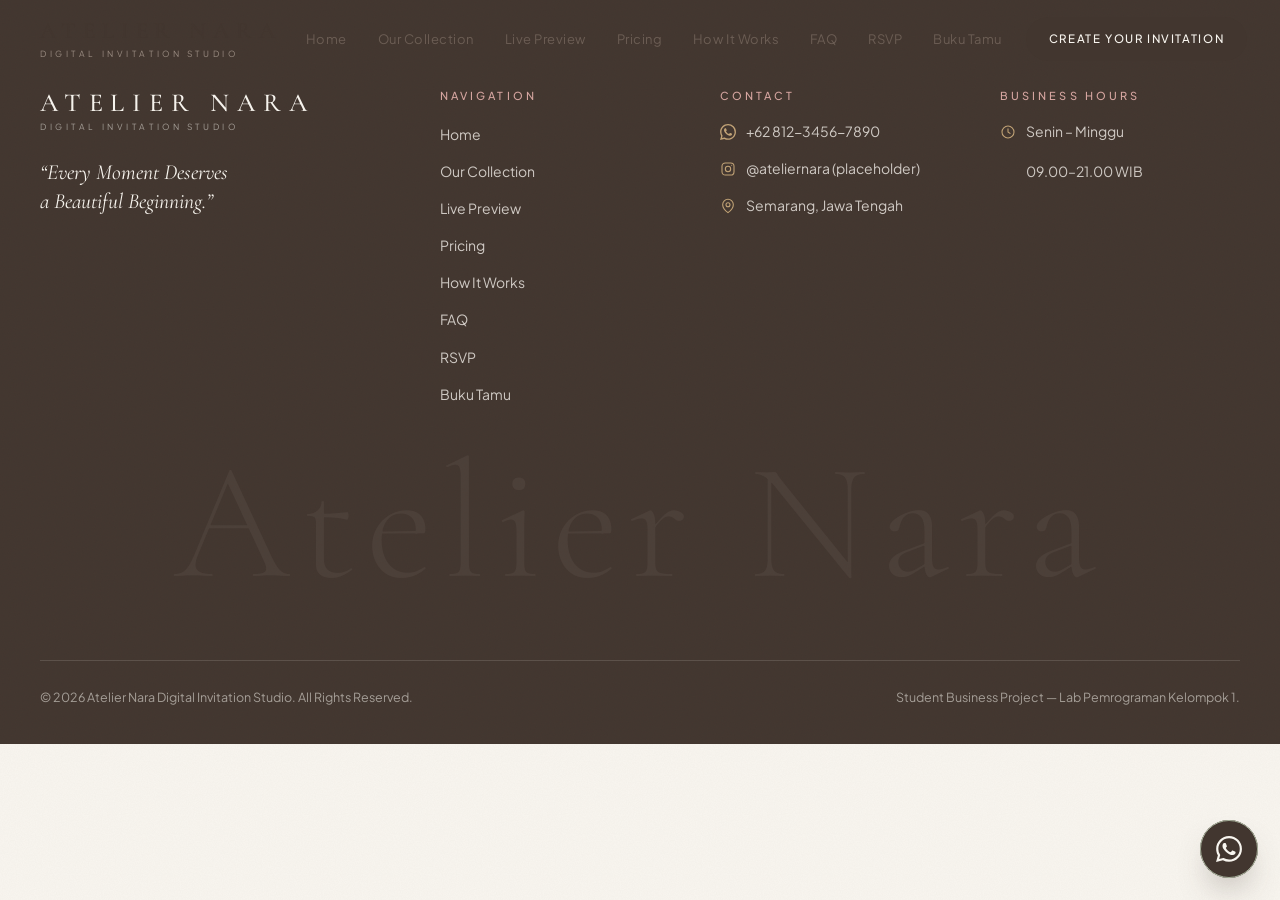
==== undangan/index.html @ e7d1c8c9 "feat: tambah kerangka index.html dengan navbar dan footer" ====
<!DOCTYPE html>
<html lang="id">
<head>
<meta charset="UTF-8">
<meta name="viewport" content="width=device-width, initial-scale=1.0">
<title>Atelier Nara — Digital Invitation Studio</title>
<meta name="description" content="Atelier Nara — Digital Invitation Studio. Undangan digital elegan dan personal untuk pernikahan, pertunangan, ulang tahun, dan acara spesial. Every Moment Deserves a Beautiful Beginning.">
<meta name="theme-color" content="#F8F5EF">
<link rel="icon" href="data:image/svg+xml,%3Csvg xmlns='http://www.w3.org/2000/svg' viewBox='0 0 64 64'%3E%3Ccircle cx='32' cy='32' r='30' fill='%23B97862'/%3E%3Ctext x='32' y='42' text-anchor='middle' font-family='Georgia,serif' font-size='28' fill='%23F8F5EF'%3EN%3C/text%3E%3C/svg%3E">
<link rel="preconnect" href="https://fonts.googleapis.com">
<link rel="preconnect" href="https://fonts.gstatic.com" crossorigin>
<link href="https://fonts.googleapis.com/css2?family=Cormorant+Garamond:ital,wght@0,300;0,400;0,500;0,600;1,300;1,400;1,500&family=Pinyon+Script&family=Plus+Jakarta+Sans:wght@300;400;500;600&display=swap" rel="stylesheet">
<script>document.documentElement.classList.add('js');</script>
<link rel="stylesheet" href="css/variables.css">
<link rel="stylesheet" href="css/style.css">
</head>

<body>
<div class="grain" aria-hidden="true"></div>
<a class="skip-link" href="#main">Skip to content</a>

<!-- Navbar dan menu mobile dibuat oleh js/components.js -->
<div id="site-header"></div>

<main id="main">

</main>

<!-- Footer dan tombol melayang dibuat oleh js/components.js -->
<div id="site-footer"></div>


<script src="js/data.js"></script>
<script src="js/components.js"></script>
</body>
</html>
---- undangan/css/variables.css ----
/* Atelier Nara — variabel desain (warna, font, z-index). Dipakai oleh css/style.css. */
/* =========================================================
   1. DESIGN TOKENS
   ========================================================= */
:root{
  --ivory:#F8F5EF;
  --cream:#EFE8DD;
  --rose:#D7A6A1;
  --sage:#A6B09A;
  --terra:#B97862;
  --gold:#C3A477;
  --espresso:#42362F;

  --ink:#42362F;
  --ink-2:#6B5D54;
  --ink-3:#9A8C82;
  --paper:#FCFAF6;
  --line:rgba(195,164,119,.5);
  --line-soft:rgba(66,54,47,.12);

  --serif:'Cormorant Garamond', 'Times New Roman', Georgia, serif;
  --sans:'Plus Jakarta Sans', system-ui, -apple-system, 'Segoe UI', sans-serif;
  --script:'Pinyon Script', 'Cormorant Garamond', cursive;

  --ease:cubic-bezier(.22,.61,.36,1);
  --ease-out:cubic-bezier(.16,1,.3,1);
  --nav-h:78px;
  --gutter:24px;

  --z-grain:1;
  --z-float:90;
  --z-mobile-menu:95;
  --z-nav:100;
  --z-modal:200;
  --z-invite:300;
  --z-lightbox:400;
  --z-toast:500;
}
---- undangan/css/style.css ----
/* Atelier Nara — gaya halaman undangan. Variabel desain ada di css/variables.css. */
/* =========================================================
   2. BASE
   ========================================================= */
*,*::before,*::after{box-sizing:border-box}
html{scroll-behavior:smooth;scroll-padding-top:80px;-webkit-text-size-adjust:100%}
body{
  margin:0;background:var(--ivory);color:var(--ink);
  font-family:var(--sans);font-size:16px;line-height:1.7;font-weight:400;
  overflow-x:hidden;-webkit-font-smoothing:antialiased;text-rendering:optimizeLegibility;
}
body.is-locked{overflow:hidden}
img{max-width:100%;display:block}
button{font:inherit;color:inherit;cursor:pointer;background:none;border:0;padding:0}
a{color:inherit}
input,select,textarea{font:inherit;color:inherit}
::selection{background:rgba(215,166,161,.38);color:var(--espresso)}
:focus-visible{outline:2px solid var(--terra);outline-offset:3px}
.sr-only{position:absolute!important;width:1px;height:1px;padding:0;margin:-1px;overflow:hidden;clip:rect(0,0,0,0);white-space:nowrap;border:0}
.skip-link{position:fixed;left:16px;top:-60px;z-index:999;background:var(--espresso);color:var(--ivory);padding:10px 16px;border-radius:999px;text-decoration:none;font-size:14px;transition:top .3s}
.skip-link:focus{top:12px}

/* paper grain overlay */
.grain{
  position:fixed;inset:0;pointer-events:none;z-index:var(--z-grain);opacity:.55;
  background-image:url("data:image/svg+xml,%3Csvg xmlns='http://www.w3.org/2000/svg' width='220' height='220'%3E%3Cfilter id='n'%3E%3CfeTurbulence type='fractalNoise' baseFrequency='.85' numOctaves='3' stitchTiles='stitch'/%3E%3CfeColorMatrix values='0 0 0 0 .26 0 0 0 0 .21 0 0 0 0 .18 0 0 0 .07 0'/%3E%3C/filter%3E%3Crect width='100%25' height='100%25' filter='url(%23n)'/%3E%3C/svg%3E");
}

.container{width:min(1200px, 100% - var(--gutter)*2);margin-inline:auto}
.section{position:relative;isolation:isolate;padding:clamp(88px, 11vw, 150px) 0;overflow-x:clip}

/* typography */
h1,h2,h3,h4{font-family:var(--serif);font-weight:400;line-height:1.05;margin:0;letter-spacing:-.01em}
p{margin:0}
.eyebrow{
  display:inline-flex;align-items:center;gap:14px;
  font-size:11px;font-weight:500;letter-spacing:.32em;text-transform:uppercase;color:var(--terra);
}
.eyebrow::before{content:"";width:34px;height:1px;background:var(--gold)}
.eyebrow--center::after{content:"";width:34px;height:1px;background:var(--gold)}
.h-display{font-size:clamp(3.1rem, 7.2vw, 6.6rem);font-weight:300;line-height:.98}
.h-section{font-size:clamp(2.4rem, 4.8vw, 4.1rem);font-weight:300}
.h-section em,.h-display em{font-style:italic;color:var(--terra);font-weight:300}
.lead{font-size:clamp(1rem, 1.25vw, 1.125rem);color:var(--ink-2);max-width:54ch;line-height:1.8}
.serif-note{font-family:var(--serif);font-style:italic;font-size:1.3rem;color:var(--ink-2);line-height:1.4}
.muted{color:var(--ink-3)}
.section-head{display:grid;grid-template-columns:1.1fr .9fr;gap:40px 80px;align-items:end;margin-bottom:clamp(44px, 6vw, 72px)}
.section-head .h-section{margin-top:22px}
.section-head--center{grid-template-columns:1fr;text-align:center;justify-items:center}
.section-head--center .lead{margin-inline:auto}

/* buttons */
.btn{
  position:relative;display:inline-flex;align-items:center;justify-content:center;gap:10px;
  min-height:52px;padding:0 30px;border-radius:999px;border:1px solid transparent;
  font-size:12.5px;font-weight:500;letter-spacing:.14em;text-transform:uppercase;text-decoration:none;white-space:nowrap;
  transition:background-color .4s var(--ease), color .4s var(--ease), border-color .4s var(--ease), transform .4s var(--ease), box-shadow .4s var(--ease);
}
.btn svg{width:16px;height:16px;flex:none;transition:transform .4s var(--ease)}
.btn:hover svg{transform:translateX(3px)}
.btn--solid{background:var(--espresso);color:var(--ivory)}
.btn--solid:hover{background:var(--terra);box-shadow:0 14px 30px -14px rgba(185,120,98,.75);transform:translateY(-2px)}
.btn--ghost{border-color:rgba(66,54,47,.32);color:var(--ink);background:rgba(252,250,246,.35)}
.btn--ghost:hover{border-color:var(--espresso);background:var(--paper);transform:translateY(-2px)}
.btn--light{background:var(--ivory);color:var(--espresso)}
.btn--light:hover{background:#fff;transform:translateY(-2px)}
.btn--outline-light{border-color:rgba(248,245,239,.45);color:var(--ivory)}
.btn--outline-light:hover{border-color:var(--ivory);background:rgba(248,245,239,.08)}
.btn--sm{min-height:44px;padding:0 22px;font-size:11.5px}
.btn--block{width:100%}
.text-link{
  display:inline-flex;align-items:center;gap:8px;font-size:13px;letter-spacing:.08em;text-transform:uppercase;font-weight:500;
  text-decoration:none;color:var(--ink);padding:6px 0;background:linear-gradient(var(--gold),var(--gold)) 0 100%/100% 1px no-repeat;
  transition:background-size .5s var(--ease), color .3s;
}
.text-link:hover{background-size:0 1px;background-position:100% 100%;color:var(--terra)}
.text-link svg{width:15px;height:15px}

/* decoration: watercolor stains & ornaments */
.stain{position:absolute;pointer-events:none;z-index:-1;aspect-ratio:1/1}
.stain svg{width:100%;height:100%;overflow:visible;display:block}
.stain--drift{animation:drift 22s ease-in-out infinite alternate;will-change:transform}
.ornament{position:absolute;pointer-events:none;z-index:-1;color:var(--gold);opacity:.75}
.ornament svg{width:100%;height:auto;display:block}
.divider-orn{display:flex;align-items:center;justify-content:center;gap:14px;color:var(--gold)}
.divider-orn::before,.divider-orn::after{content:"";height:1px;width:56px;background:currentColor;opacity:.7}
.divider-orn svg{width:14px;height:14px}

@keyframes drift{0%{transform:translate3d(0,0,0) rotate(0)}100%{transform:translate3d(18px,-14px,0) rotate(6deg)}}
@keyframes floaty{0%{transform:translate3d(0,0,0) rotate(var(--r,0deg))}100%{transform:translate3d(0,-12px,0) rotate(var(--r,0deg))}}
@keyframes fadeUp{from{opacity:0;transform:translateY(24px)}to{opacity:1;transform:none}}
@keyframes pulseRing{0%{transform:scale(1);opacity:.55}100%{transform:scale(1.6);opacity:0}}

/* reveal on scroll */
.js .reveal{opacity:0;transform:translateY(30px);transition:opacity 1.1s var(--ease-out), transform 1.1s var(--ease-out);transition-delay:var(--d,0s)}
.js .reveal.is-visible{opacity:1;transform:none}

/* =========================================================
   3. NAVBAR
   ========================================================= */
.nav{
  position:fixed;top:0;left:0;right:0;z-index:var(--z-nav);height:var(--nav-h);
  transition:background-color .5s var(--ease), box-shadow .5s var(--ease), height .5s var(--ease), backdrop-filter .5s;
}
.nav.is-scrolled{
  height:68px;background:rgba(248,245,239,.86);
  -webkit-backdrop-filter:saturate(140%) blur(14px);backdrop-filter:saturate(140%) blur(14px);
  box-shadow:0 1px 0 var(--line-soft);
}
.nav.menu-open{background:var(--ivory);box-shadow:none}
.nav__inner{height:100%;display:flex;align-items:center;justify-content:space-between;gap:24px}
.logo{display:inline-flex;flex-direction:column;text-decoration:none;line-height:1}
.logo__name{font-family:var(--serif);font-size:23px;font-weight:500;letter-spacing:.3em;white-space:nowrap}
.logo__sub{font-size:8.5px;letter-spacing:.42em;color:var(--ink-3);margin-top:7px;white-space:nowrap}
.nav__links{display:flex;gap:clamp(18px, 2.4vw, 34px);list-style:none;margin:0;padding:0}
.nav__links a{position:relative;display:block;white-space:nowrap;padding:8px 0;font-size:13px;letter-spacing:.04em;color:var(--ink-2);text-decoration:none;transition:color .3s}
.nav__links a::after{content:"";position:absolute;left:0;right:0;bottom:2px;height:1px;background:var(--terra);transform:scaleX(0);transform-origin:right;transition:transform .5s var(--ease)}
.nav__links a:hover,.nav__links a.is-active{color:var(--ink)}
.nav__links a:hover::after,.nav__links a.is-active::after{transform:scaleX(1);transform-origin:left}
.nav__actions{display:flex;align-items:center;gap:14px}
.nav__toggle{display:none;width:46px;height:46px;border-radius:50%;border:1px solid var(--line-soft);position:relative;background:rgba(252,250,246,.6)}
.nav__toggle span{position:absolute;left:14px;right:14px;height:1.4px;background:var(--ink);transition:transform .45s var(--ease), top .45s var(--ease)}
.nav__toggle span:nth-child(1){top:19px}
.nav__toggle span:nth-child(2){top:26px}
.nav__toggle[aria-expanded="true"] span:nth-child(1){top:22.5px;transform:rotate(45deg)}
.nav__toggle[aria-expanded="true"] span:nth-child(2){top:22.5px;transform:rotate(-45deg)}

.mobile-menu{
  position:fixed;inset:0;z-index:var(--z-mobile-menu);background:var(--ivory);
  padding:calc(var(--nav-h) + 24px) var(--gutter) 32px;display:flex;flex-direction:column;
  opacity:0;visibility:hidden;transform:translateY(-12px);
  transition:opacity .5s var(--ease), transform .5s var(--ease), visibility 0s linear .5s;overflow-y:auto;
}
.mobile-menu.is-open{opacity:1;visibility:visible;transform:none;transition:opacity .5s var(--ease), transform .5s var(--ease), visibility 0s}
.mobile-menu ol{list-style:none;margin:0;padding:0;counter-reset:m}
.mobile-menu li{border-bottom:1px solid var(--line-soft)}
.mobile-menu li a{display:flex;align-items:baseline;gap:16px;padding:14px 0;text-decoration:none;font-family:var(--serif);font-size:clamp(1.9rem, 8vw, 2.6rem);font-weight:300}
.mobile-menu li a::before{counter-increment:m;content:"0" counter(m);font-family:var(--sans);font-size:11px;letter-spacing:.2em;color:var(--terra)}
.mobile-menu__foot{margin-top:auto;padding-top:28px;display:grid;gap:14px}
.mobile-menu__foot p{font-size:13px;color:var(--ink-3)}

/* =========================================================
   19. FOOTER
   ========================================================= */
.footer{position:relative;isolation:isolate;overflow:hidden;background:var(--espresso);color:rgba(248,245,239,.78);padding:90px 0 36px}
.footer .stain{z-index:-1;opacity:.35}
.footer__grid{display:grid;grid-template-columns:1.5fr 1fr 1fr 1fr;gap:40px}
.footer .logo__name{color:var(--ivory);font-size:26px}
.footer .logo__sub{color:rgba(248,245,239,.55)}
.footer__tagline{font-family:var(--serif);font-style:italic;font-size:1.35rem;color:var(--ivory);margin-top:26px;max-width:22ch;line-height:1.35}
.footer h4{font-family:var(--sans);font-size:11px;font-weight:500;letter-spacing:.28em;text-transform:uppercase;color:var(--rose);margin-bottom:18px}
.footer ul{list-style:none;margin:0;padding:0;display:grid;gap:10px}
.footer a{text-decoration:none;font-size:14px;transition:color .3s}
.footer a:hover{color:var(--ivory)}
.footer__contact a,.footer__contact span{display:inline-flex;align-items:center;gap:10px;font-size:14px}
.footer__contact svg{width:16px;height:16px;color:var(--gold);flex:none}
.footer__bottom{margin-top:70px;padding-top:26px;border-top:1px solid rgba(248,245,239,.14);display:flex;flex-wrap:wrap;justify-content:space-between;gap:12px;font-size:12.5px;color:rgba(248,245,239,.55)}
.footer__wordmark{font-family:var(--serif);font-weight:300;font-size:clamp(3.4rem, 13vw, 12rem);letter-spacing:.06em;line-height:.8;color:rgba(248,245,239,.05);text-align:center;margin-top:50px;white-space:nowrap;user-select:none}

/* =========================================================
   20. FLOATING BUTTONS & TOAST
   ========================================================= */
.floating{position:fixed;right:22px;bottom:22px;z-index:var(--z-float);display:flex;flex-direction:column;align-items:flex-end;gap:12px}
.to-top{width:46px;height:46px;border-radius:50%;display:grid;place-items:center;background:var(--paper);border:1px solid var(--line);color:var(--ink);box-shadow:0 10px 24px -14px rgba(66,54,47,.5);opacity:0;visibility:hidden;transform:translateY(10px);transition:all .45s var(--ease)}
.to-top.is-visible{opacity:1;visibility:visible;transform:none}
.to-top:hover{background:var(--espresso);color:var(--ivory)}
.to-top svg{width:18px;height:18px}
.wa-float{position:relative;display:flex;align-items:center;height:58px;border-radius:999px;background:var(--espresso);color:var(--ivory);text-decoration:none;box-shadow:0 18px 34px -16px rgba(66,54,47,.7);transition:background .4s var(--ease), transform .4s var(--ease)}
.wa-float::before{content:"";position:absolute;inset:0;border-radius:inherit;border:1px solid var(--sage);animation:pulseRing 2.8s var(--ease) infinite;pointer-events:none}
.wa-float__icon{width:58px;height:58px;display:grid;place-items:center;flex:none}
.wa-float__icon svg{width:26px;height:26px}
.wa-float__label{max-width:0;overflow:hidden;white-space:nowrap;font-size:12px;letter-spacing:.14em;text-transform:uppercase;transition:max-width .5s var(--ease), padding .5s var(--ease)}
.wa-float:hover{background:#5B7A5A;transform:translateY(-2px)}
.wa-float:hover .wa-float__label,.wa-float:focus-visible .wa-float__label{max-width:160px;padding-left:22px}
.wa-float:hover::before{animation:none;opacity:0}

.toast{position:fixed;left:50%;bottom:28px;z-index:var(--z-toast);transform:translate(-50%, 30px);opacity:0;visibility:hidden;max-width:calc(100% - 40px);
  background:var(--espresso);color:var(--ivory);padding:14px 22px;border-radius:999px;font-size:13.5px;display:flex;align-items:center;gap:10px;
  box-shadow:0 20px 40px -18px rgba(0,0,0,.5);transition:all .45s var(--ease)}
.toast.is-shown{opacity:1;visibility:visible;transform:translate(-50%,0)}
.toast svg{width:16px;height:16px;color:var(--rose);flex:none}
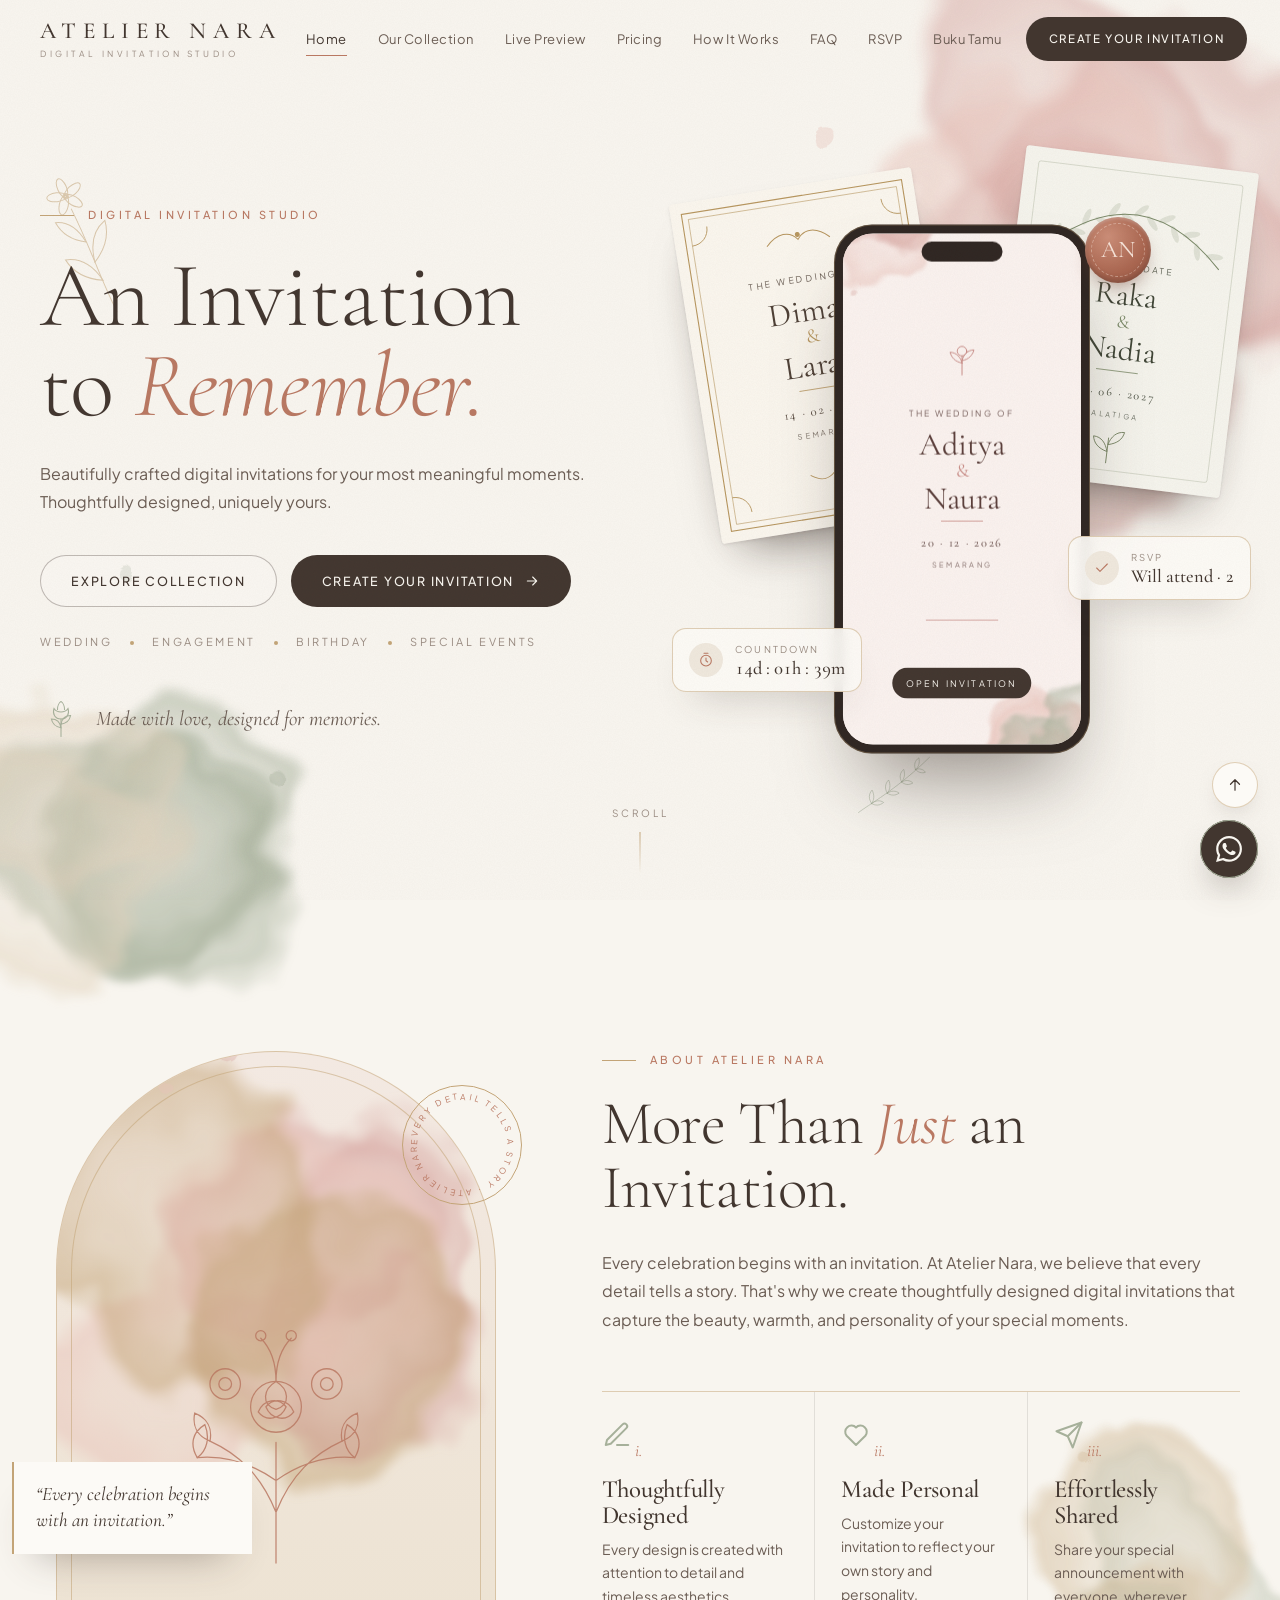
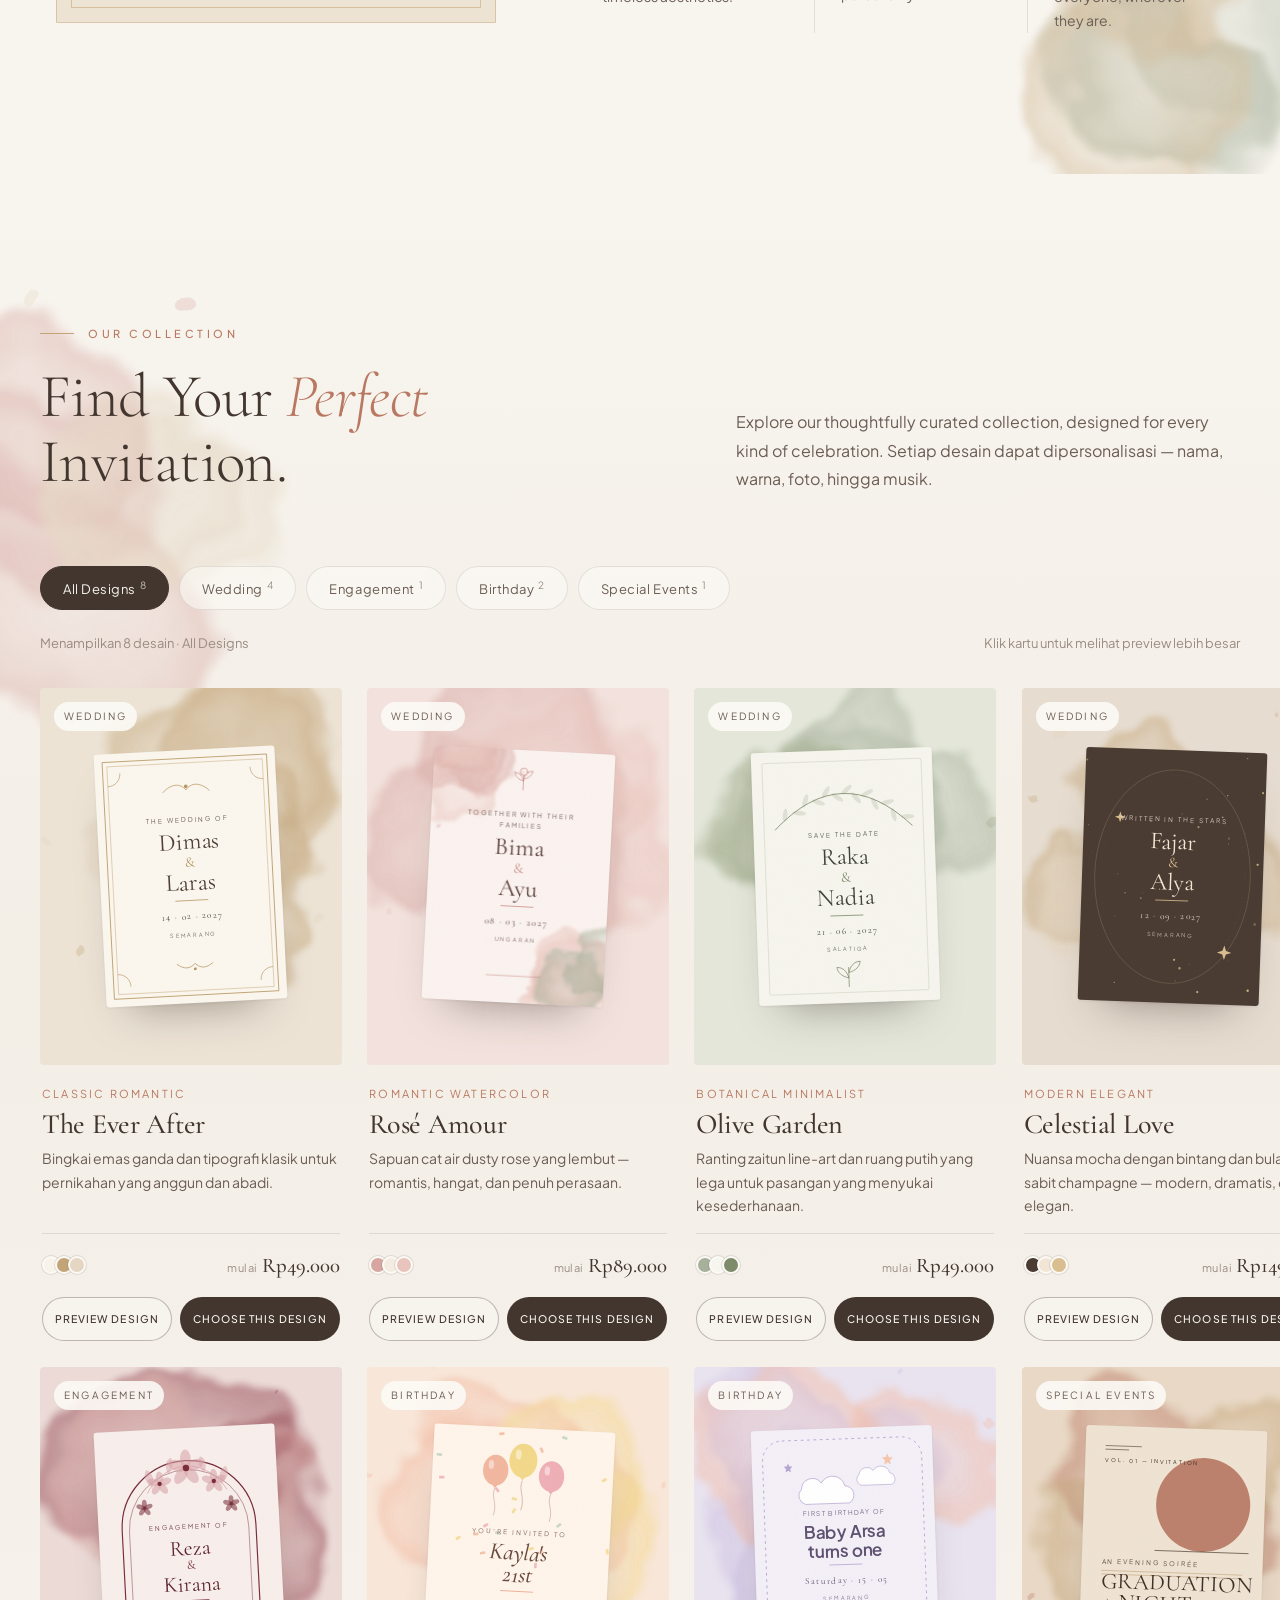
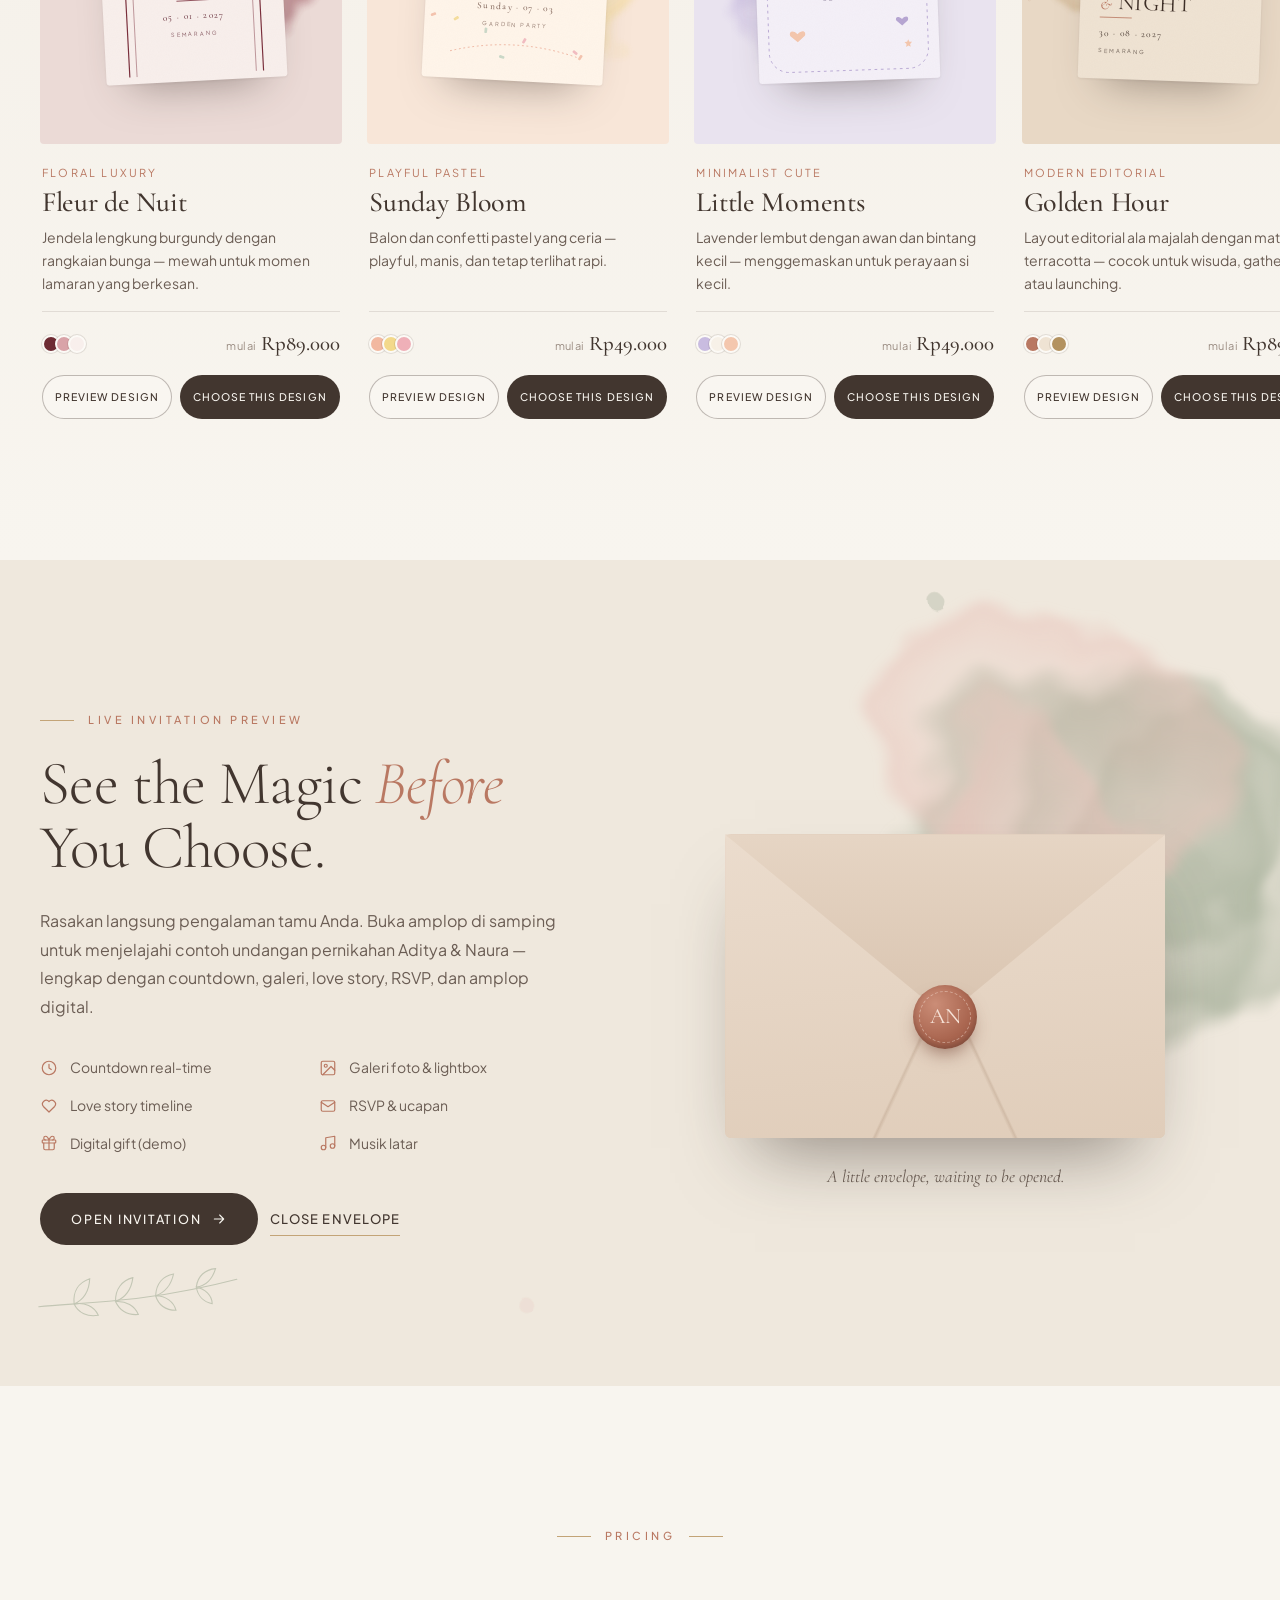
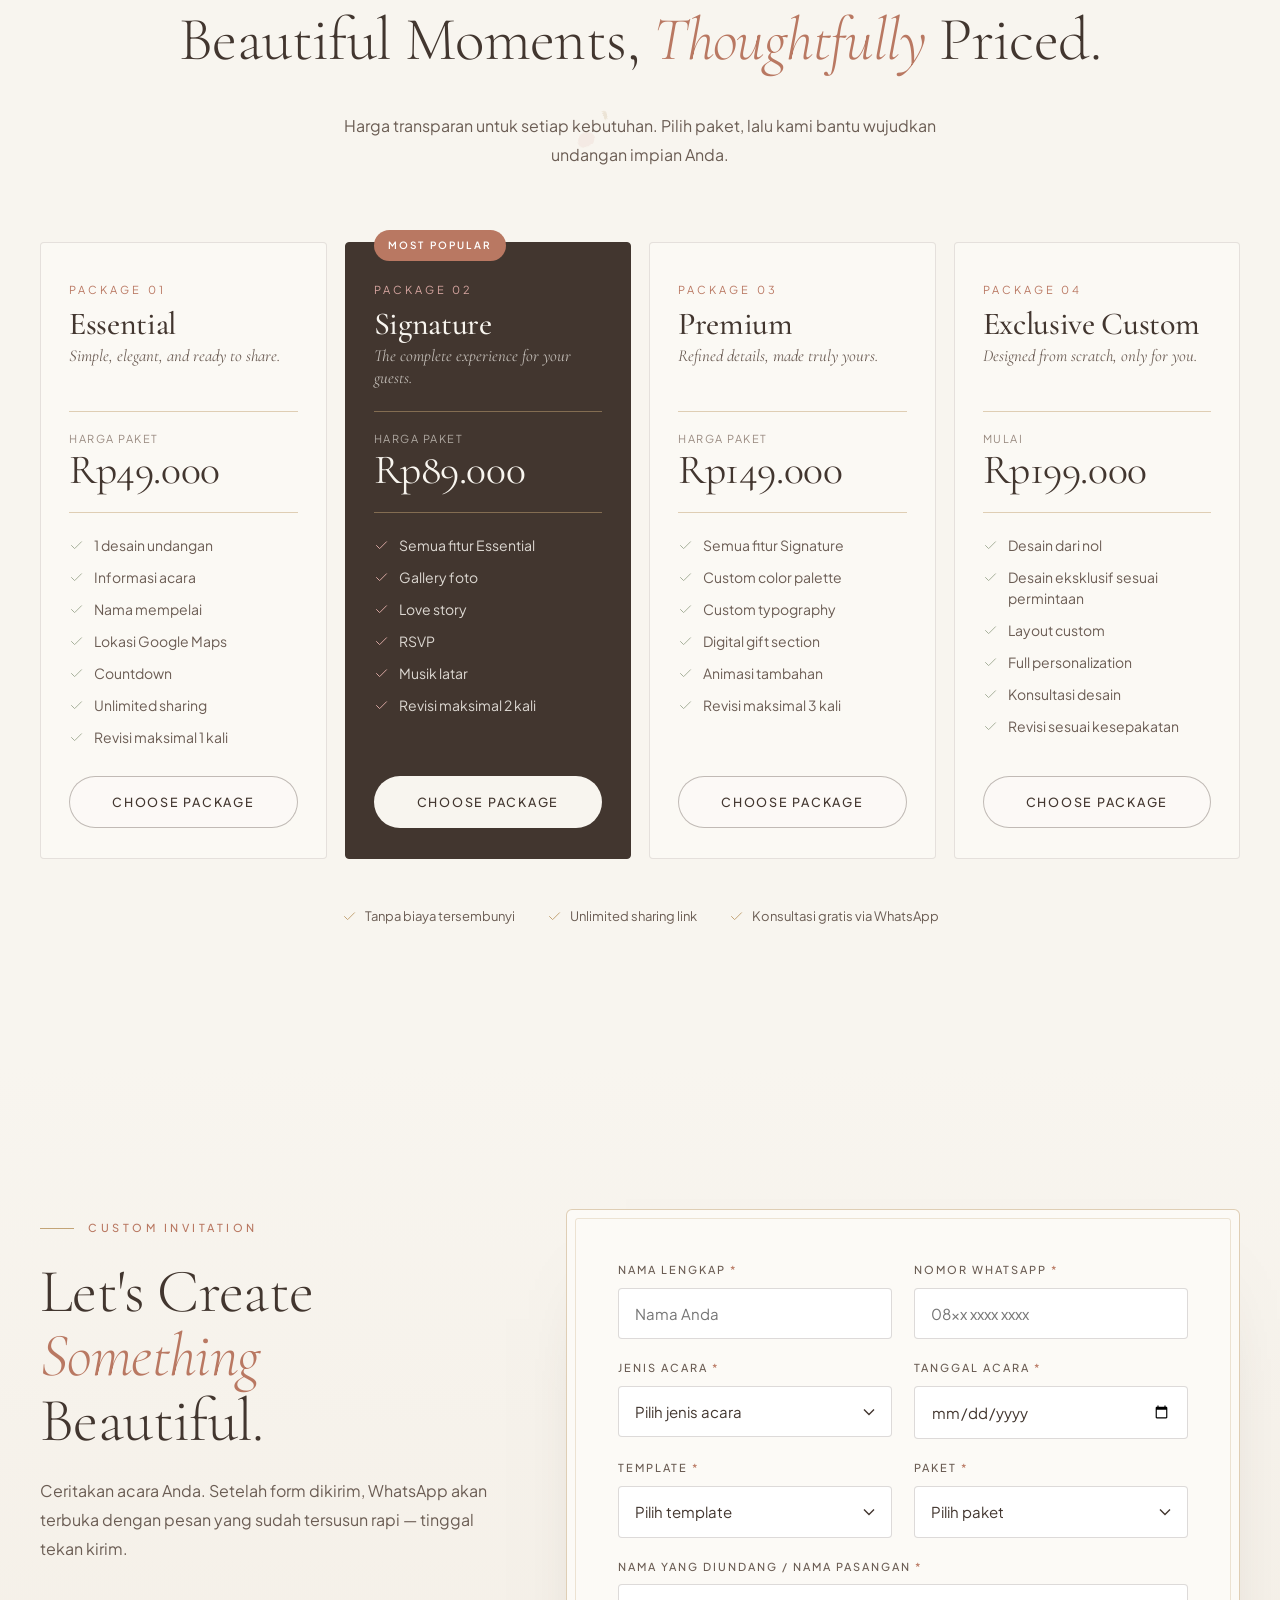
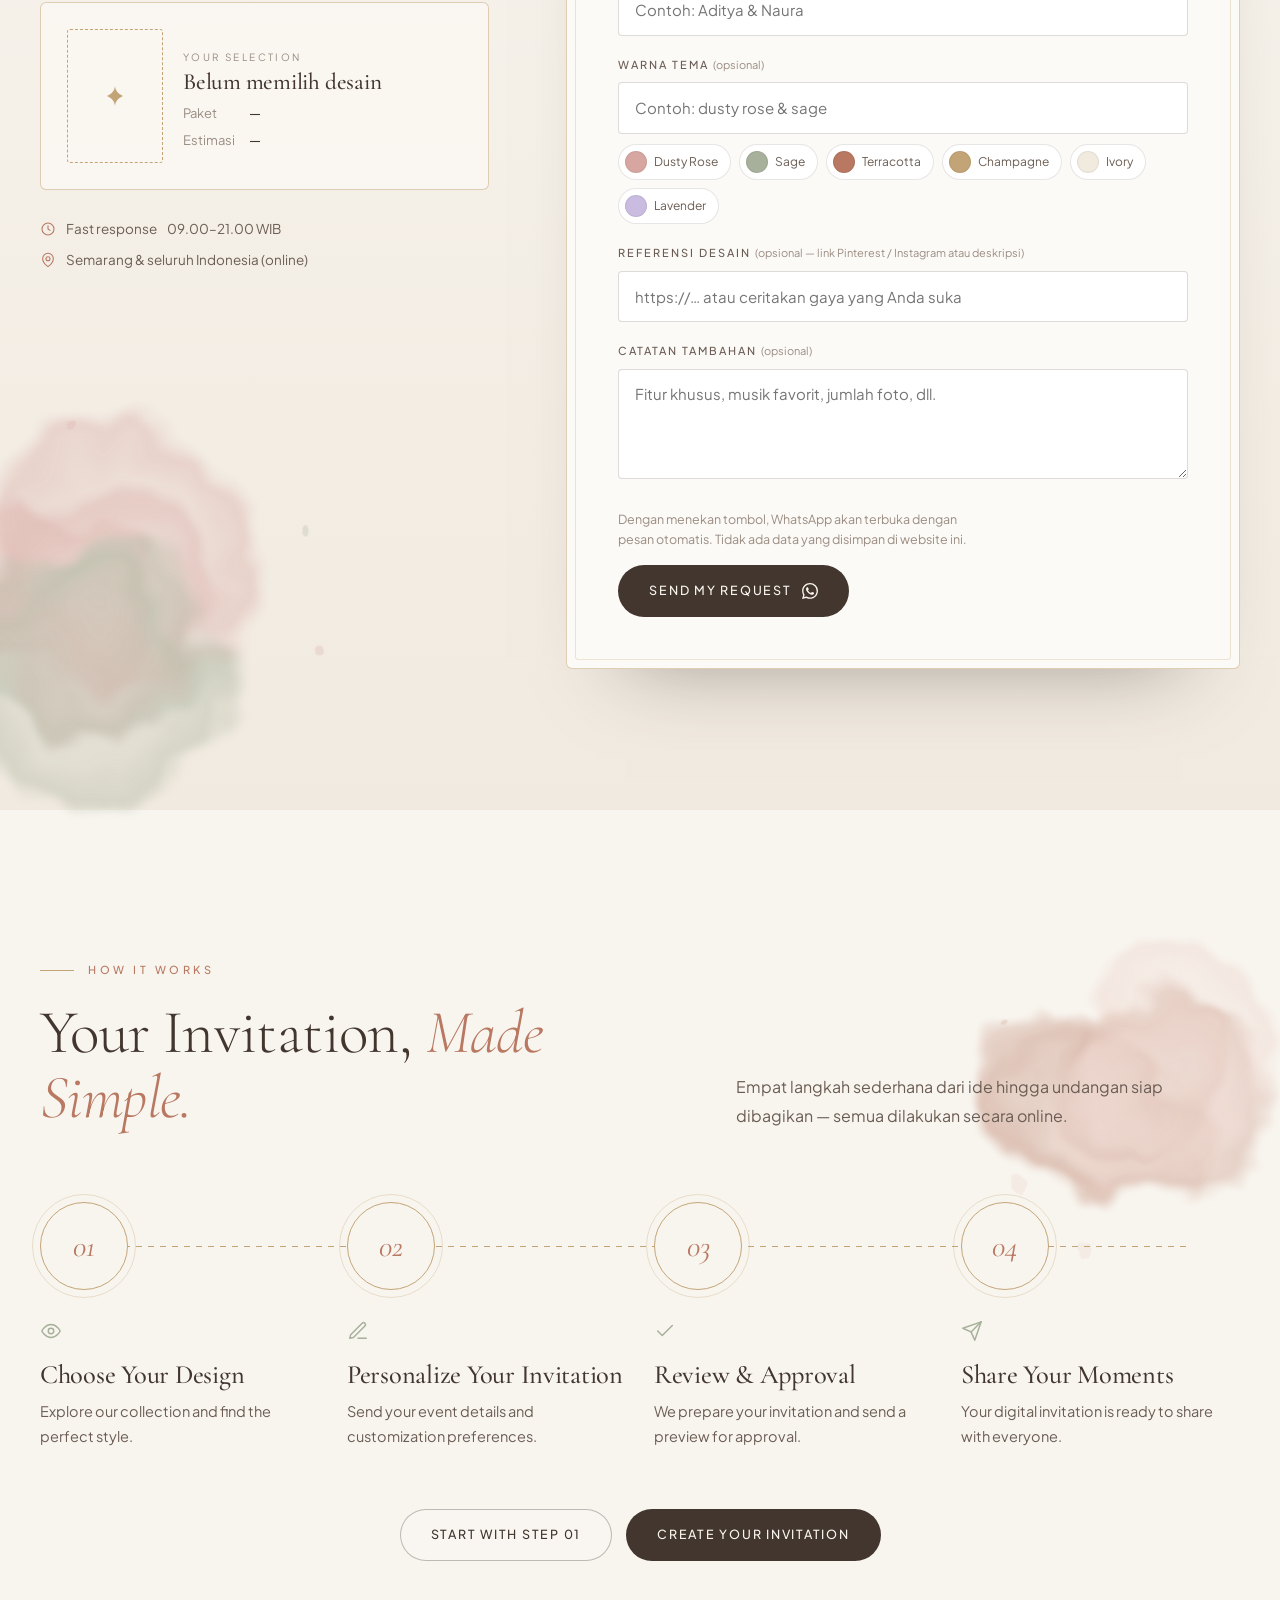
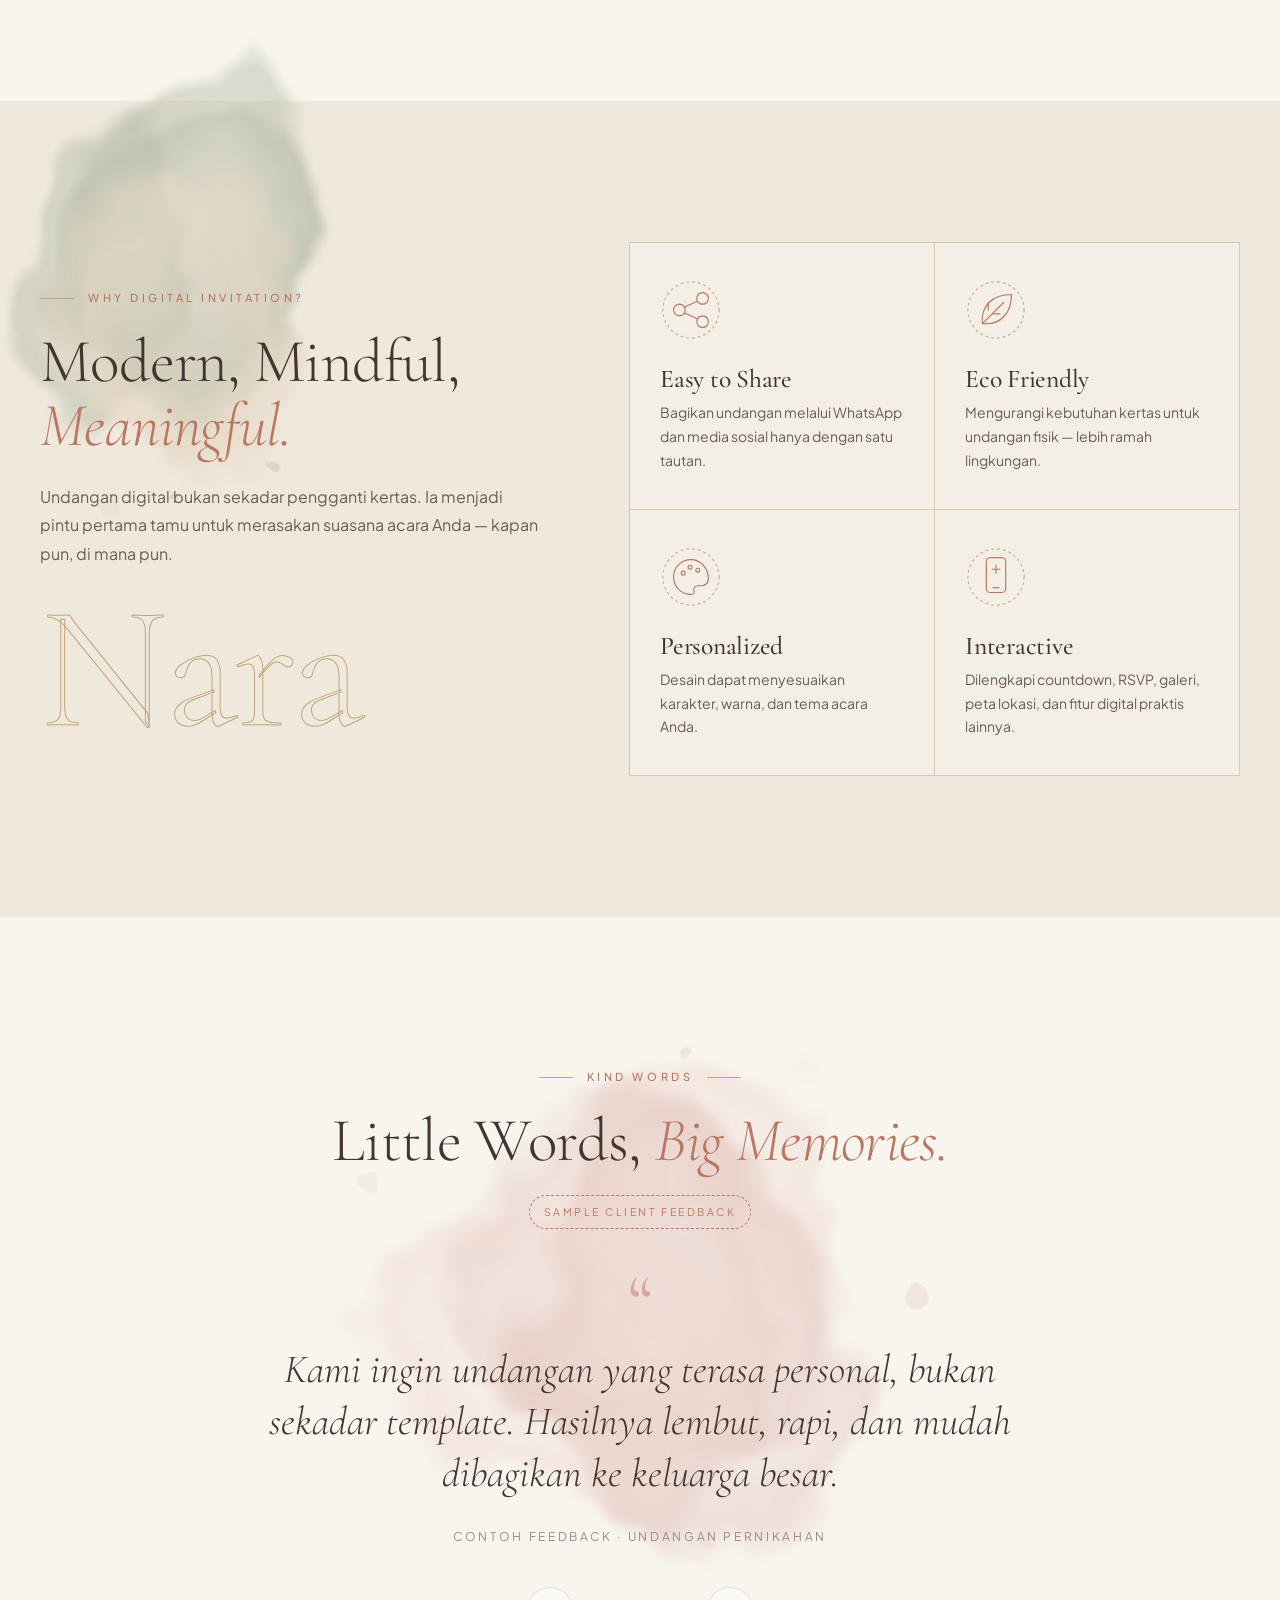
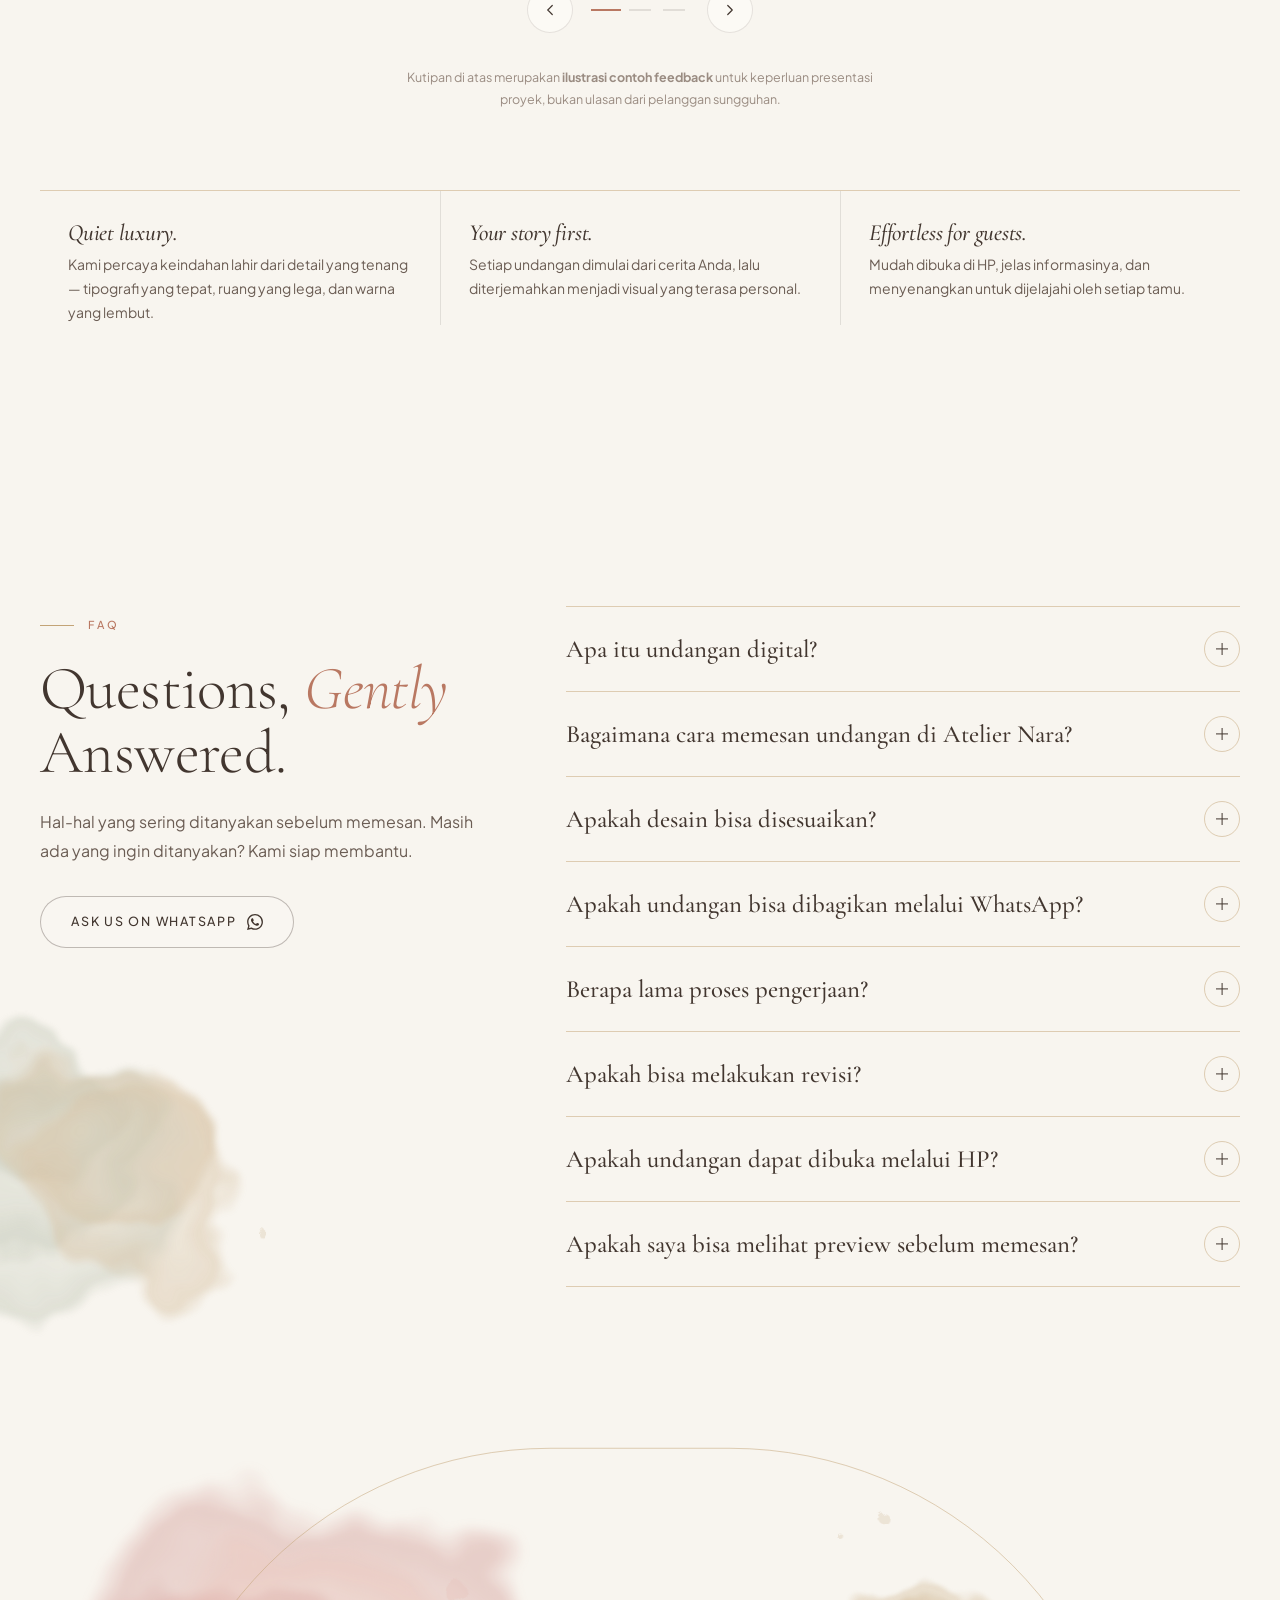
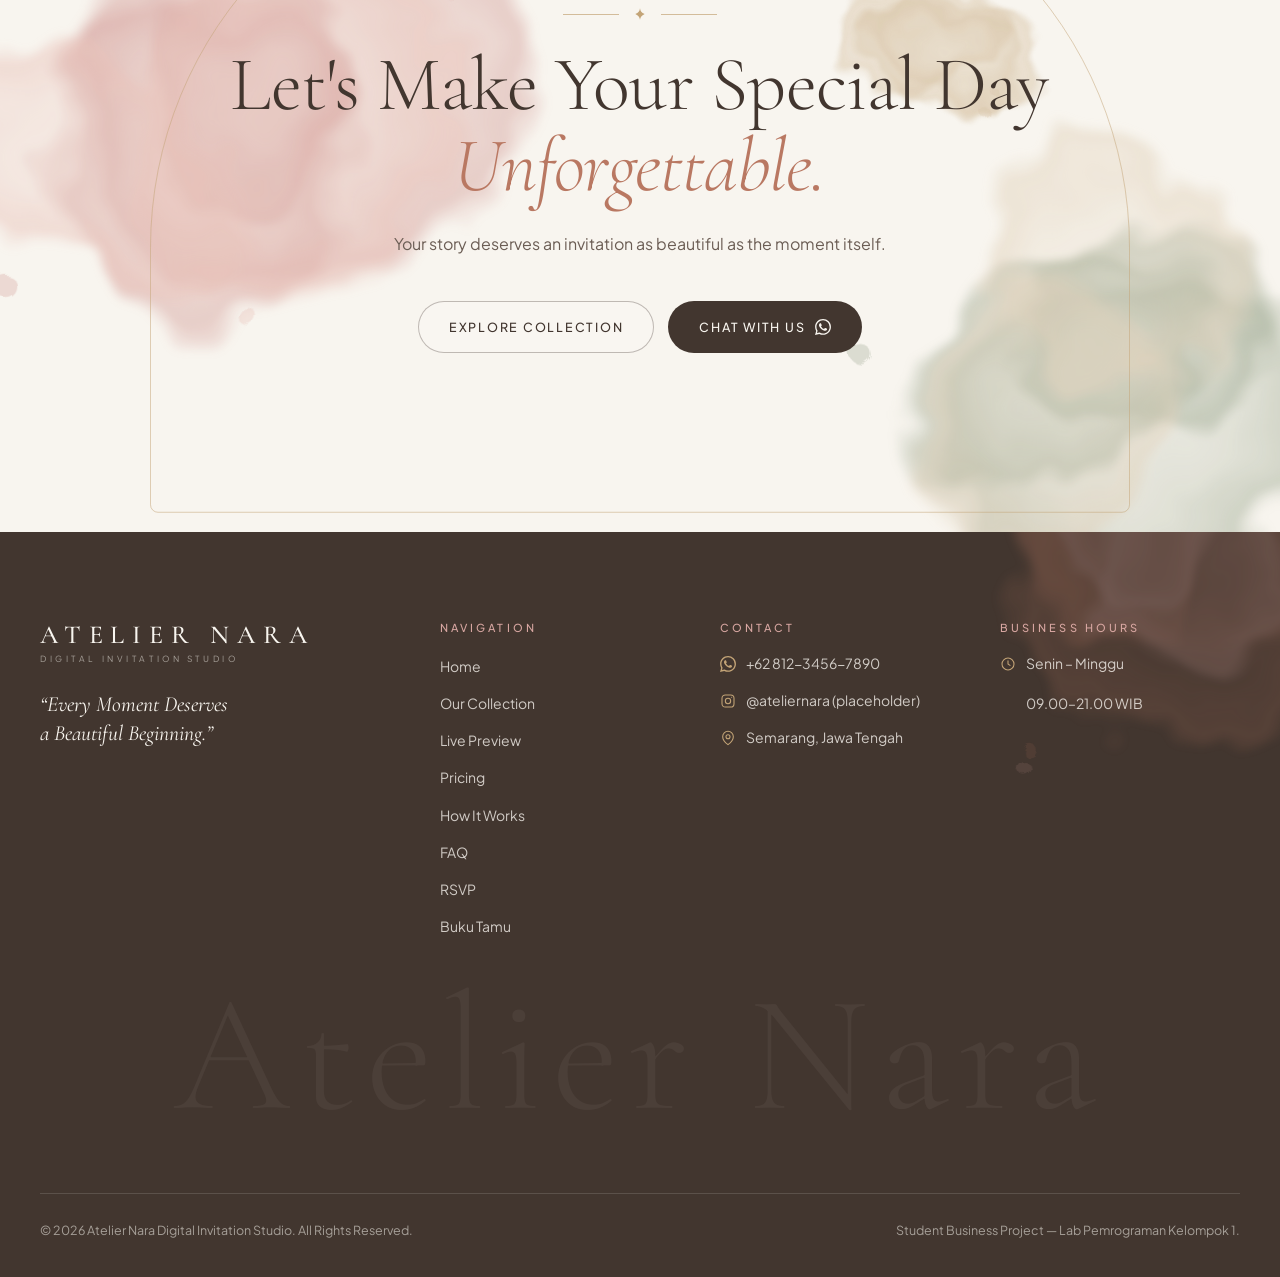
==== commit fcfb796e: "feat: isi beranda dengan semua section dan demo undangan" ====
--- a/undangan/index.html
+++ b/undangan/index.html
@@ -24,13 +24,658 @@
 
 <main id="main">
 
+<!-- ===================== HERO ===================== -->
+<section class="section hero" id="home" aria-label="Atelier Nara">
+  <div class="stain stain--drift" data-stain="rose,blush" data-seed="4" style="width:min(720px,90vw);right:-12%;top:-8%"></div>
+  <div class="stain stain--drift" data-stain="sage,cream" data-seed="11" style="width:min(520px,70vw);left:-14%;bottom:-18%;animation-delay:-8s"></div>
+  <div class="ornament" data-ornament="sprig" style="width:120px;left:2%;top:18%;transform:rotate(-24deg);color:var(--gold);opacity:.55"></div>
+
+  <div class="container hero__grid">
+    <div class="hero__copy">
+      <span class="eyebrow reveal">Digital Invitation Studio</span>
+      <h1 class="h-display reveal" style="--d:.1s">An Invitation <br>to <em>Remember.</em></h1>
+      <p class="lead reveal" style="--d:.2s">Beautifully crafted digital invitations for your most meaningful moments. Thoughtfully designed, uniquely yours.</p>
+      <div class="hero__actions reveal" style="--d:.3s">
+        <a href="#collection" class="btn btn--ghost">Explore Collection</a>
+        <a href="#order" class="btn btn--solid">Create Your Invitation <svg viewBox="0 0 24 24" fill="none" stroke="currentColor" stroke-width="1.6" stroke-linecap="round" stroke-linejoin="round"><path d="M5 12h14M13 6l6 6-6 6"/></svg></a>
+      </div>
+      <div class="hero__occasions reveal" style="--d:.4s"><span>Wedding</span><span>Engagement</span><span>Birthday</span><span>Special Events</span></div>
+      <div class="hero__note reveal" style="--d:.5s">
+        <span data-ornament-inline="rosebud"></span>
+        <p class="serif-note">Made with love, designed for memories.</p>
+      </div>
+    </div>
+
+    <div class="hero__art reveal" style="--d:.2s" aria-hidden="true">
+      <div class="paper paper--1" id="heroPaper1"></div>
+      <div class="paper paper--2" id="heroPaper2"></div>
+      <div class="phone">
+        <div class="phone__screen" id="heroPhone"><span class="phone__notch"></span><span class="phone__cta">Open Invitation</span></div>
+      </div>
+      <div class="seal">AN</div>
+      <div class="chip chip--countdown">
+        <span class="chip__icon"><svg viewBox="0 0 24 24" fill="none" stroke="currentColor" stroke-width="1.6" stroke-linecap="round"><circle cx="12" cy="13" r="8"/><path d="M12 9v4l2.5 2M9 2h6"/></svg></span>
+        <span><small>Countdown</small><strong id="heroCountdown">-- : -- : --</strong></span>
+      </div>
+      <div class="chip chip--rsvp">
+        <span class="chip__icon"><svg viewBox="0 0 24 24" fill="none" stroke="currentColor" stroke-width="1.6" stroke-linecap="round" stroke-linejoin="round"><path d="M20 6 9 17l-5-5"/></svg></span>
+        <span><small>RSVP</small><strong>Will attend · 2</strong></span>
+      </div>
+      <div class="hero__sprig" data-ornament="branch"></div>
+    </div>
+  </div>
+  <span class="hero__vertical" aria-hidden="true">Semarang · Indonesia</span>
+  <a href="#about" class="scroll-cue">Scroll<i></i></a>
+</section>
+
+<!-- ===================== ABOUT ===================== -->
+<section class="section about" id="about" aria-labelledby="about-title">
+  <div class="stain" data-stain="sage,gold" data-seed="21" style="width:460px;right:-8%;bottom:-10%;opacity:.7"></div>
+  <div class="container about__grid">
+    <div class="arch reveal">
+      <div class="arch__frame">
+        <div class="stain" data-stain="rose,blush,gold" data-seed="7" style="width:130%;left:-15%;top:-10%"></div>
+        <div class="arch__frame-inner"></div>
+        <div class="arch__flower" data-ornament="bouquet"></div>
+      </div>
+      <div class="arch__circle" aria-hidden="true">
+        <svg viewBox="0 0 120 120"><defs><path id="circlePath" d="M60 60 m-46 0 a46 46 0 1 1 92 0 a46 46 0 1 1 -92 0"/></defs><text font-family="Plus Jakarta Sans, sans-serif" font-size="8.4" letter-spacing="3.2" fill="#B97862"><textPath href="#circlePath">EVERY DETAIL TELLS A STORY · ATELIER NARA · </textPath></text></svg>
+      </div>
+      <div class="arch__quote"><p>“Every celebration begins with an invitation.”</p></div>
+    </div>
+
+    <div class="about__copy">
+      <span class="eyebrow reveal">About Atelier Nara</span>
+      <h2 class="h-section reveal" id="about-title" style="--d:.1s">More Than <em>Just</em> an Invitation.</h2>
+      <p class="lead reveal" style="--d:.2s">Every celebration begins with an invitation. At Atelier Nara, we believe that every detail tells a story. That's why we create thoughtfully designed digital invitations that capture the beauty, warmth, and personality of your special moments.</p>
+      <ul class="values">
+        <li class="reveal" style="--d:.1s">
+          <span data-icon="pen"></span>
+          <span class="values__num">i.</span>
+          <h3>Thoughtfully Designed</h3>
+          <p>Every design is created with attention to detail and timeless aesthetics.</p>
+        </li>
+        <li class="reveal" style="--d:.2s">
+          <span data-icon="heart"></span>
+          <span class="values__num">ii.</span>
+          <h3>Made Personal</h3>
+          <p>Customize your invitation to reflect your own story and personality.</p>
+        </li>
+        <li class="reveal" style="--d:.3s">
+          <span data-icon="send"></span>
+          <span class="values__num">iii.</span>
+          <h3>Effortlessly Shared</h3>
+          <p>Share your special announcement with everyone, wherever they are.</p>
+        </li>
+      </ul>
+    </div>
+  </div>
+</section>
+
+<!-- ===================== COLLECTION ===================== -->
+<section class="section collection" id="collection" aria-labelledby="collection-title">
+  <div class="stain" data-stain="rose,cream" data-seed="31" style="width:520px;left:-14%;top:4%;opacity:.8"></div>
+  <div class="container">
+    <div class="section-head">
+      <div>
+        <span class="eyebrow reveal">Our Collection</span>
+        <h2 class="h-section reveal" id="collection-title" style="--d:.1s">Find Your <em>Perfect</em> Invitation.</h2>
+      </div>
+      <p class="lead reveal" style="--d:.2s">Explore our thoughtfully curated collection, designed for every kind of celebration. Setiap desain dapat dipersonalisasi — nama, warna, foto, hingga musik.</p>
+    </div>
+
+    <div class="filters reveal" id="filters" role="group" aria-label="Filter kategori template"></div>
+    <div class="collection__meta">
+      <span id="collectionCount" aria-live="polite"></span>
+      <span>Klik kartu untuk melihat preview lebih besar</span>
+    </div>
+    <div class="tpl-grid" id="templateGrid"></div>
+    <p class="empty-state" id="emptyState">Belum ada desain di kategori ini.</p>
+  </div>
+</section>
+
+<!-- ===================== LIVE PREVIEW ===================== -->
+<section class="section live" id="live-preview" aria-labelledby="live-title">
+  <div class="stain" data-stain="sage,blush" data-seed="41" style="width:640px;right:-10%;top:-6%"></div>
+  <div class="ornament" data-ornament="branch" style="width:200px;left:3%;bottom:6%;transform:rotate(12deg);color:var(--sage);opacity:.6"></div>
+  <div class="container live__grid">
+    <div class="live__copy">
+      <span class="eyebrow reveal">Live Invitation Preview</span>
+      <h2 class="h-section reveal" id="live-title" style="--d:.1s">See the Magic <em>Before</em> You Choose.</h2>
+      <p class="lead reveal" style="--d:.2s">Rasakan langsung pengalaman tamu Anda. Buka amplop di samping untuk menjelajahi contoh undangan pernikahan Aditya &amp; Naura — lengkap dengan countdown, galeri, love story, RSVP, dan amplop digital.</p>
+      <ul class="live__features reveal" style="--d:.3s">
+        <li><span data-icon="clock"></span>Countdown real-time</li>
+        <li><span data-icon="image"></span>Galeri foto &amp; lightbox</li>
+        <li><span data-icon="heart"></span>Love story timeline</li>
+        <li><span data-icon="mail"></span>RSVP &amp; ucapan</li>
+        <li><span data-icon="gift"></span>Digital gift (demo)</li>
+        <li><span data-icon="music"></span>Musik latar</li>
+      </ul>
+      <div class="live__actions reveal" style="--d:.4s">
+        <button type="button" class="btn btn--solid" id="openEnvelopeBtn">Open Invitation <svg viewBox="0 0 24 24" fill="none" stroke="currentColor" stroke-width="1.6" stroke-linecap="round" stroke-linejoin="round"><path d="M5 12h14M13 6l6 6-6 6"/></svg></button>
+        <button type="button" class="text-link" id="resetEnvelopeBtn" hidden>Close envelope</button>
+      </div>
+    </div>
+
+    <div class="stage reveal" style="--d:.2s">
+      <div class="envelope" id="envelope">
+        <div class="env__back"></div>
+        <button type="button" class="env__letter" id="envLetter" aria-label="Lihat undangan Aditya dan Naura">
+          <span class="stain" data-stain="rose,blush" data-seed="52" style="width:70%;left:-22%;top:-30%"></span>
+          <span class="stain" data-stain="sage" data-seed="53" style="width:60%;right:-22%;bottom:-36%"></span>
+          <small>The Wedding of</small>
+          <strong>Aditya &amp; Naura</strong>
+          <span>20 · 12 · 2026</span>
+        </button>
+        <div class="env__front"></div>
+        <div class="env__flap"></div>
+        <div class="env__seal" aria-hidden="true">AN</div>
+      </div>
+      <p class="stage__hint" id="stageHint">A little envelope, waiting to be opened.</p>
+    </div>
+  </div>
+</section>
+
+<!-- ===================== PRICING ===================== -->
+<section class="section pricing" id="pricing" aria-labelledby="pricing-title">
+  <div class="stain" data-stain="blush,gold" data-seed="61" style="width:560px;left:50%;top:-14%;transform:translateX(-50%);opacity:.6"></div>
+  <div class="container">
+    <div class="section-head section-head--center">
+      <span class="eyebrow eyebrow--center reveal">Pricing</span>
+      <h2 class="h-section reveal" id="pricing-title" style="--d:.1s">Beautiful Moments, <em>Thoughtfully</em> Priced.</h2>
+      <p class="lead reveal" style="--d:.2s">Harga transparan untuk setiap kebutuhan. Pilih paket, lalu kami bantu wujudkan undangan impian Anda.</p>
+    </div>
+    <div class="pricing__grid" id="pricingGrid"></div>
+    <div class="pricing__note reveal">
+      <span><span data-icon="check"></span>Tanpa biaya tersembunyi</span>
+      <span><span data-icon="check"></span>Unlimited sharing link</span>
+      <span><span data-icon="check"></span>Konsultasi gratis via WhatsApp</span>
+    </div>
+  </div>
+</section>
+
+<!-- ===================== ORDER FORM ===================== -->
+<section class="section order" id="order" aria-labelledby="order-title">
+  <div class="stain" data-stain="rose,sage" data-seed="71" style="width:520px;left:-12%;bottom:-6%;opacity:.75"></div>
+  <div class="container order__grid">
+    <div class="order__intro">
+      <span class="eyebrow reveal">Custom Invitation</span>
+      <h2 class="h-section reveal" id="order-title" style="--d:.1s">Let's Create <em>Something</em> Beautiful.</h2>
+      <p class="lead reveal" style="--d:.2s">Ceritakan acara Anda. Setelah form dikirim, WhatsApp akan terbuka dengan pesan yang sudah tersusun rapi — tinggal tekan kirim.</p>
+
+      <div class="summary reveal" style="--d:.3s" aria-live="polite">
+        <div class="summary__art" id="summaryArt"></div>
+        <div>
+          <small>Your selection</small>
+          <h4 id="summaryTemplate">Belum memilih desain</h4>
+          <dl>
+            <dt>Paket</dt><dd id="summaryPackage">—</dd>
+            <dt>Estimasi</dt><dd id="summaryPrice">—</dd>
+          </dl>
+        </div>
+      </div>
+      <div class="order__contact reveal" style="--d:.4s">
+        <span><span data-icon="clock"></span>Fast response <span data-hours></span></span>
+        <span><span data-icon="pin"></span>Semarang &amp; seluruh Indonesia (online)</span>
+      </div>
+    </div>
+
+    <div class="form-card reveal" id="orderCard">
+      <form id="orderForm" novalidate>
+        <div class="form-grid">
+          <div class="field">
+            <label for="orderName">Nama lengkap <span class="req">*</span></label>
+            <input type="text" id="orderName" name="name" autocomplete="name" placeholder="Nama Anda">
+            <span class="field-error" id="orderName-error"></span>
+          </div>
+          <div class="field">
+            <label for="orderWa">Nomor WhatsApp <span class="req">*</span></label>
+            <input type="tel" id="orderWa" name="whatsapp" autocomplete="tel" inputmode="tel" placeholder="08xx xxxx xxxx">
+            <span class="field-error" id="orderWa-error"></span>
+          </div>
+          <div class="field">
+            <label for="orderEvent">Jenis acara <span class="req">*</span></label>
+            <select id="orderEvent" name="event">
+              <option value="">Pilih jenis acara</option>
+              <option value="Wedding">Wedding</option>
+              <option value="Engagement">Engagement</option>
+              <option value="Birthday">Birthday</option>
+              <option value="Special Event">Special Event</option>
+            </select>
+            <span class="field-error" id="orderEvent-error"></span>
+          </div>
+          <div class="field">
+            <label for="orderDate">Tanggal acara <span class="req">*</span></label>
+            <input type="date" id="orderDate" name="date">
+            <span class="field-error" id="orderDate-error"></span>
+          </div>
+          <div class="field">
+            <label for="orderTemplate">Template <span class="req">*</span></label>
+            <select id="orderTemplate" name="template"></select>
+            <span class="field-error" id="orderTemplate-error"></span>
+          </div>
+          <div class="field">
+            <label for="orderPackage">Paket <span class="req">*</span></label>
+            <select id="orderPackage" name="package"></select>
+            <span class="field-error" id="orderPackage-error"></span>
+          </div>
+          <div class="field field--full">
+            <label for="orderHonoree">Nama yang diundang / nama pasangan <span class="req">*</span></label>
+            <input type="text" id="orderHonoree" name="honoree" placeholder="Contoh: Aditya &amp; Naura">
+            <span class="field-error" id="orderHonoree-error"></span>
+          </div>
+          <div class="field field--full">
+            <label for="orderColor">Warna tema <span class="opt">(opsional)</span></label>
+            <input type="text" id="orderColor" name="color" placeholder="Contoh: dusty rose & sage">
+            <div class="color-chips" id="colorChips"></div>
+          </div>
+          <div class="field field--full">
+            <label for="orderReference">Referensi desain <span class="opt">(opsional — link Pinterest / Instagram atau deskripsi)</span></label>
+            <input type="text" id="orderReference" name="reference" placeholder="https://… atau ceritakan gaya yang Anda suka">
+          </div>
+          <div class="field field--full">
+            <label for="orderNotes">Catatan tambahan <span class="opt">(opsional)</span></label>
+            <textarea id="orderNotes" name="notes" placeholder="Fitur khusus, musik favorit, jumlah foto, dll."></textarea>
+          </div>
+        </div>
+        <div class="form-alert" id="orderAlert" role="alert"></div>
+        <div class="form-foot">
+          <p>Dengan menekan tombol, WhatsApp akan terbuka dengan pesan otomatis. Tidak ada data yang disimpan di website ini.</p>
+          <button type="button" class="btn btn--solid" id="orderSubmit">Send My Request <span data-icon="whatsapp"></span></button>
+        </div>
+      </form>
+    </div>
+  </div>
+</section>
+
+<!-- ===================== HOW IT WORKS ===================== -->
+<section class="section how" id="how-it-works" aria-labelledby="how-title">
+  <div class="stain" data-stain="terra,blush" data-seed="81" style="width:420px;right:-8%;top:10%;opacity:.55"></div>
+  <div class="container">
+    <div class="section-head">
+      <div>
+        <span class="eyebrow reveal">How It Works</span>
+        <h2 class="h-section reveal" id="how-title" style="--d:.1s">Your Invitation, <em>Made Simple.</em></h2>
+      </div>
+      <p class="lead reveal" style="--d:.2s">Empat langkah sederhana dari ide hingga undangan siap dibagikan — semua dilakukan secara online.</p>
+    </div>
+    <ol class="steps">
+      <li class="step reveal" style="--d:.05s">
+        <div class="step__node"><span>01</span></div>
+        <div><span data-icon="eye"></span><h3>Choose Your Design</h3><p>Explore our collection and find the perfect style.</p></div>
+      </li>
+      <li class="step reveal" style="--d:.15s">
+        <div class="step__node"><span>02</span></div>
+        <div><span data-icon="pen"></span><h3>Personalize Your Invitation</h3><p>Send your event details and customization preferences.</p></div>
+      </li>
+      <li class="step reveal" style="--d:.25s">
+        <div class="step__node"><span>03</span></div>
+        <div><span data-icon="check"></span><h3>Review &amp; Approval</h3><p>We prepare your invitation and send a preview for approval.</p></div>
+      </li>
+      <li class="step reveal" style="--d:.35s">
+        <div class="step__node"><span>04</span></div>
+        <div><span data-icon="send"></span><h3>Share Your Moments</h3><p>Your digital invitation is ready to share with everyone.</p></div>
+      </li>
+    </ol>
+    <div class="steps__cta reveal">
+      <a href="#collection" class="btn btn--ghost">Start with Step 01</a>
+      <a href="#order" class="btn btn--solid">Create Your Invitation</a>
+    </div>
+  </div>
+</section>
+
+<!-- ===================== WHY DIGITAL ===================== -->
+<section class="section why" id="why-digital" aria-labelledby="why-title">
+  <div class="stain" data-stain="sage,cream" data-seed="91" style="width:560px;left:-14%;top:-12%;opacity:.8"></div>
+  <div class="container why__grid">
+    <div class="why__statement">
+      <span class="eyebrow reveal">Why Digital Invitation?</span>
+      <h2 class="h-section reveal" id="why-title" style="--d:.1s">Modern, Mindful, <em>Meaningful.</em></h2>
+      <p class="lead reveal" style="--d:.2s">Undangan digital bukan sekadar pengganti kertas. Ia menjadi pintu pertama tamu untuk merasakan suasana acara Anda — kapan pun, di mana pun.</p>
+      <div class="why__big" aria-hidden="true">Nara</div>
+    </div>
+    <div class="why__list">
+      <div class="why__item reveal" style="--d:.05s"><span class="why__icon" data-ornament-inline="share"></span><h3>Easy to Share</h3><p>Bagikan undangan melalui WhatsApp dan media sosial hanya dengan satu tautan.</p></div>
+      <div class="why__item reveal" style="--d:.15s"><span class="why__icon" data-ornament-inline="leaf"></span><h3>Eco Friendly</h3><p>Mengurangi kebutuhan kertas untuk undangan fisik — lebih ramah lingkungan.</p></div>
+      <div class="why__item reveal" style="--d:.25s"><span class="why__icon" data-ornament-inline="palette"></span><h3>Personalized</h3><p>Desain dapat menyesuaikan karakter, warna, dan tema acara Anda.</p></div>
+      <div class="why__item reveal" style="--d:.35s"><span class="why__icon" data-ornament-inline="tap"></span><h3>Interactive</h3><p>Dilengkapi countdown, RSVP, galeri, peta lokasi, dan fitur digital praktis lainnya.</p></div>
+    </div>
+  </div>
+</section>
+
+<!-- ===================== TESTIMONIAL / PHILOSOPHY ===================== -->
+<section class="section words" id="words" aria-labelledby="words-title">
+  <div class="stain" data-stain="rose,blush" data-seed="101" style="width:620px;left:50%;top:6%;margin-left:-310px;opacity:.55"></div>
+  <div class="container">
+    <span class="eyebrow eyebrow--center reveal">Kind Words</span>
+    <h2 class="h-section reveal" id="words-title" style="--d:.1s;margin-top:22px">Little Words, <em>Big Memories.</em></h2>
+    <span class="words__label reveal" style="--d:.2s">Sample Client Feedback</span>
+
+    <div class="slider reveal" id="slider" aria-roledescription="carousel" aria-label="Contoh feedback">
+      <figure class="slide is-active">
+        <blockquote>Kami ingin undangan yang terasa personal, bukan sekadar template. Hasilnya lembut, rapi, dan mudah dibagikan ke keluarga besar.</blockquote>
+        <figcaption>Contoh feedback · Undangan pernikahan</figcaption>
+      </figure>
+      <figure class="slide">
+        <blockquote>Fitur RSVP dan countdown membuat tamu lebih mudah mengonfirmasi kehadiran — dan terasa jauh lebih modern.</blockquote>
+        <figcaption>Contoh feedback · Acara pertunangan</figcaption>
+      </figure>
+      <figure class="slide">
+        <blockquote>Desain ulang tahun yang playful tapi tetap elegan, persis seperti yang dibayangkan sejak awal.</blockquote>
+        <figcaption>Contoh feedback · Pesta ulang tahun</figcaption>
+      </figure>
+    </div>
+    <div class="slider__controls">
+      <button type="button" class="icon-btn" id="slidePrev" aria-label="Feedback sebelumnya"><span data-icon="chevLeft"></span></button>
+      <div class="dots" id="slideDots"></div>
+      <button type="button" class="icon-btn" id="slideNext" aria-label="Feedback berikutnya"><span data-icon="chevRight"></span></button>
+    </div>
+    <p class="words__disclaimer">Kutipan di atas merupakan <strong>ilustrasi contoh feedback</strong> untuk keperluan presentasi proyek, bukan ulasan dari pelanggan sungguhan.</p>
+
+    <div class="philosophy">
+      <div class="reveal" style="--d:.05s"><h3>Quiet luxury.</h3><p>Kami percaya keindahan lahir dari detail yang tenang — tipografi yang tepat, ruang yang lega, dan warna yang lembut.</p></div>
+      <div class="reveal" style="--d:.15s"><h3>Your story first.</h3><p>Setiap undangan dimulai dari cerita Anda, lalu diterjemahkan menjadi visual yang terasa personal.</p></div>
+      <div class="reveal" style="--d:.25s"><h3>Effortless for guests.</h3><p>Mudah dibuka di HP, jelas informasinya, dan menyenangkan untuk dijelajahi oleh setiap tamu.</p></div>
+    </div>
+  </div>
+</section>
+
+<!-- ===================== FAQ ===================== -->
+<section class="section faq" id="faq" aria-labelledby="faq-title">
+  <div class="stain" data-stain="sage,gold" data-seed="111" style="width:440px;left:-10%;bottom:4%;opacity:.6"></div>
+  <div class="container faq__grid">
+    <div class="faq__intro">
+      <span class="eyebrow reveal">FAQ</span>
+      <h2 class="h-section reveal" id="faq-title" style="--d:.1s">Questions, <em>Gently</em> Answered.</h2>
+      <p class="lead reveal" style="--d:.2s">Hal-hal yang sering ditanyakan sebelum memesan. Masih ada yang ingin ditanyakan? Kami siap membantu.</p>
+      <a href="#" class="btn btn--ghost reveal" data-wa="faq" style="--d:.3s">Ask Us on WhatsApp <span data-icon="whatsapp"></span></a>
+    </div>
+    <div class="accordion" id="accordion"></div>
+  </div>
+</section>
+
+<!-- ===================== FINAL CTA ===================== -->
+<section class="section cta" id="contact" aria-labelledby="cta-title">
+  <div class="stain stain--drift" data-stain="rose,blush" data-seed="121" style="width:min(640px,90vw);left:-10%;top:-10%"></div>
+  <div class="stain stain--drift" data-stain="sage,cream" data-seed="122" style="width:min(600px,90vw);right:-12%;bottom:-16%;animation-delay:-10s"></div>
+  <div class="stain" data-stain="gold" data-seed="123" style="width:280px;right:18%;top:8%;opacity:.6"></div>
+  <div class="container">
+    <div class="cta__inner">
+      <div class="divider-orn reveal"><span data-icon="sparkle"></span></div>
+      <h2 class="h-section reveal" id="cta-title" style="--d:.1s">Let's Make Your Special Day <em>Unforgettable.</em></h2>
+      <p class="lead reveal" style="--d:.2s">Your story deserves an invitation as beautiful as the moment itself.</p>
+      <div class="cta__actions reveal" style="--d:.3s">
+        <a href="#collection" class="btn btn--ghost">Explore Collection</a>
+        <a href="#" class="btn btn--solid" data-wa="cta">Chat With Us <span data-icon="whatsapp"></span></a>
+      </div>
+    </div>
+  </div>
+  <div class="cta__frame" aria-hidden="true"></div>
+</section>
+
 </main>
 
 <!-- Footer dan tombol melayang dibuat oleh js/components.js -->
 <div id="site-footer"></div>
 
+<!-- ===================== TEMPLATE MODAL ===================== -->
+<div class="modal" id="templateModal" role="dialog" aria-modal="true" aria-labelledby="modalTitle" aria-hidden="true">
+  <div class="modal__dialog">
+    <button type="button" class="icon-btn modal__close" id="modalClose" aria-label="Tutup preview"><span data-icon="x"></span></button>
+    <div class="modal__art" id="modalArt"></div>
+    <div class="modal__body">
+      <span class="eyebrow" id="modalCategory"></span>
+      <h3 id="modalTitle"></h3>
+      <p class="modal__theme" id="modalTheme"></p>
+      <p class="modal__desc" id="modalDesc"></p>
+      <div class="modal__palette" id="modalPalette"></div>
+      <ul class="modal__features" id="modalFeatures"></ul>
+      <div class="modal__foot">
+        <div class="modal__price"><span class="muted" style="font-size:13px">Harga mulai</span><span class="price" id="modalPrice"></span></div>
+        <div class="modal__actions">
+          <button type="button" class="btn btn--ghost btn--sm" id="modalAsk">Ask via WhatsApp</button>
+          <button type="button" class="btn btn--solid btn--sm" id="modalChoose">Choose This Design</button>
+        </div>
+      </div>
+    </div>
+  </div>
+</div>
+
+<!-- ===================== INVITATION DEMO OVERLAY ===================== -->
+<div class="invite" id="invitation" role="dialog" aria-modal="true" aria-label="Demo undangan pernikahan Aditya dan Naura" aria-hidden="true">
+  <aside class="invite__aside">
+    <span class="eyebrow">Live Demo</span>
+    <h3>Aditya &amp; <em>Naura</em></h3>
+    <p>Contoh undangan paket Signature dengan tema Rosé Amour. Gulir di dalam layar ponsel, atau gunakan navigasi bawah untuk berpindah bagian.</p>
+    <button type="button" class="btn btn--light" id="ivChoosePackage">Choose Signature Package</button>
+    <button type="button" class="btn btn--outline-light" id="ivCloseAside">Close Preview</button>
+  </aside>
+
+  <div class="invite__shell" id="inviteShell">
+    <div class="iv-top">
+      <button type="button" class="iv-fab" id="ivClose" aria-label="Tutup demo undangan"><span data-icon="x"></span></button>
+      <button type="button" class="iv-fab" id="ivMusic" aria-label="Putar musik" aria-pressed="false"><span class="disc" id="ivMusicIcon"></span></button>
+    </div>
+
+    <!-- Cover -->
+    <div class="iv-cover" id="ivCover">
+      <div class="stain" data-stain="rose,blush" data-seed="201" style="width:120%;left:-50%;top:-26%"></div>
+      <div class="stain" data-stain="sage,cream" data-seed="202" style="width:110%;right:-50%;bottom:-24%"></div>
+      <div class="ornament" data-ornament="bouquet" style="width:120px;top:9%;left:50%;margin-left:-60px;color:var(--terra);opacity:.6;z-index:0"></div>
+      <div class="iv-cover__frame"></div>
+      <small>The Wedding of</small>
+      <h2>Aditya <span>&amp;</span> Naura</h2>
+      <p class="iv-cover__date">Saturday, 20 December 2026</p>
+      <p class="iv-cover__guest">Kepada Yth. Bapak/Ibu/Saudara/i<strong>Tamu Undangan</strong></p>
+      <button type="button" class="iv-btn" id="ivOpen"><span data-icon="mail"></span>Open Invitation</button>
+    </div>
+
+    <div class="iv-scroll" id="ivScroll">
+      <!-- Opening -->
+      <section class="iv-sec" id="iv-opening">
+        <div class="stain" data-stain="blush" data-seed="211" style="width:90%;left:-40%;top:-10%"></div>
+        <div class="divider-orn"><span data-icon="sparkle"></span></div>
+        <p class="iv-salam">Assalamu'alaikum Warahmatullahi Wabarakatuh</p>
+        <p class="iv-text">Dengan memohon rahmat dan ridho Allah SWT, kami bermaksud menyelenggarakan pernikahan putra-putri kami. Merupakan suatu kehormatan dan kebahagiaan bagi kami apabila Bapak/Ibu/Saudara/i berkenan hadir untuk memberikan doa restu.</p>
+        <div class="iv-quote">“Dan di antara tanda-tanda kekuasaan-Nya ialah Dia menciptakan untukmu pasangan hidup dari jenismu sendiri, supaya kamu merasa tenteram kepadanya.”<cite>QS. Ar-Rum : 21</cite></div>
+      </section>
+
+      <!-- Couple -->
+      <section class="iv-sec iv-sec--alt" id="iv-couple">
+        <div class="stain" data-stain="sage" data-seed="221" style="width:80%;right:-40%;top:20%"></div>
+        <span class="iv-kicker">The Bride &amp; Groom</span>
+        <h3 class="iv-title">The Couple</h3>
+        <div class="iv-person">
+          <div class="iv-portrait"><div class="stain" data-stain="sage,cream" data-seed="222" style="width:160%;left:-30%;top:-20%"></div><span>A</span></div>
+          <h4>Aditya Pratama</h4>
+          <p>Seorang arsitek yang percaya bahwa rumah terbaik dibangun dari kesabaran dan tawa kecil setiap hari.</p>
+          <p class="iv-parents">Putra dari Bapak Hendra (contoh) &amp; Ibu Ratna (contoh)</p>
+        </div>
+        <p class="iv-and">&amp;</p>
+        <div class="iv-person">
+          <div class="iv-portrait"><div class="stain" data-stain="rose,blush" data-seed="223" style="width:160%;left:-30%;top:-20%"></div><span>N</span></div>
+          <h4>Naura Azzahra</h4>
+          <p>Pecinta buku dan bunga kering yang selalu menemukan keindahan dalam hal-hal sederhana.</p>
+          <p class="iv-parents">Putri dari Bapak Surya (contoh) &amp; Ibu Dewi (contoh)</p>
+        </div>
+      </section>
+
+      <!-- Event + Countdown -->
+      <section class="iv-sec" id="iv-event">
+        <div class="stain" data-stain="rose" data-seed="231" style="width:80%;left:-40%;bottom:-10%"></div>
+        <span class="iv-kicker">Saturday, 20 December 2026</span>
+        <h3 class="iv-title">Save the Date</h3>
+        <div class="iv-countdown" aria-live="off">
+          <div><strong id="cdDays">00</strong><span>Hari</span></div>
+          <div><strong id="cdHours">00</strong><span>Jam</span></div>
+          <div><strong id="cdMinutes">00</strong><span>Menit</span></div>
+          <div><strong id="cdSeconds">00</strong><span>Detik</span></div>
+        </div>
+        <p class="iv-countdown-msg" id="cdMessage">Menghitung hari menuju hari bahagia.</p>
+        <div class="iv-events" style="margin-top:26px">
+          <div class="iv-event">
+            <span data-icon="ring"></span>
+            <h4>Akad Nikah</h4>
+            <p>Sabtu, 20 Desember 2026<br><strong>09.00 WIB</strong> — selesai<br>Semarang, Jawa Tengah</p>
+          </div>
+          <div class="iv-event">
+            <span data-icon="glass"></span>
+            <h4>Resepsi</h4>
+            <p>Sabtu, 20 Desember 2026<br><strong>11.00 – 14.00 WIB</strong><br>Semarang, Jawa Tengah</p>
+          </div>
+        </div>
+        <p style="margin-top:22px"><a class="iv-btn iv-btn--ghost" id="ivCalendar" href="#" target="_blank" rel="noopener"><span data-icon="calendar"></span>Save to Calendar</a></p>
+      </section>
+
+      <!-- Gallery -->
+      <section class="iv-sec iv-sec--alt" id="iv-gallery">
+        <span class="iv-kicker">Captured Moments</span>
+        <h3 class="iv-title">Our Gallery</h3>
+        <div class="iv-gallery" id="ivGallery"></div>
+      </section>
+
+      <!-- Love story -->
+      <section class="iv-sec" id="iv-story">
+        <div class="stain" data-stain="blush,gold" data-seed="241" style="width:80%;right:-40%;top:0"></div>
+        <span class="iv-kicker">How It Began</span>
+        <h3 class="iv-title">Love Story</h3>
+        <div class="iv-story">
+          <ol>
+            <li><time>2021</time><h5>First Meeting</h5><p>Kami pertama kali bertemu di sebuah kegiatan kampus di Semarang. Obrolan singkat tentang buku berlanjut menjadi kebiasaan bertukar cerita.</p></li>
+            <li><time>2024</time><h5>The Proposal</h5><p>Di sore yang hangat, di bawah langit jingga, Aditya memberanikan diri bertanya — dan Naura menjawab dengan senyum.</p></li>
+            <li><time>2026</time><h5>Forever Begins</h5><p>Dengan restu kedua keluarga, kami melangkah bersama menuju babak baru yang paling indah.</p></li>
+          </ol>
+        </div>
+      </section>
+
+      <!-- RSVP -->
+      <section class="iv-sec iv-sec--alt" id="iv-rsvp">
+        <div class="stain" data-stain="sage,blush" data-seed="251" style="width:90%;left:-50%;top:30%"></div>
+        <span class="iv-kicker">Kindly Respond</span>
+        <h3 class="iv-title">RSVP &amp; Wishes</h3>
+        <p class="iv-text">Mohon konfirmasi kehadiran Anda dan tinggalkan doa terbaik untuk kedua mempelai.</p>
+        <div class="iv-form" id="rsvpForm">
+          <div>
+            <label for="rsvpName">Nama tamu</label>
+            <input type="text" id="rsvpName" maxlength="60" autocomplete="name" placeholder="Nama Anda">
+            <span class="field-error" id="rsvpName-error"></span>
+          </div>
+          <fieldset>
+            <legend>Konfirmasi kehadiran</legend>
+            <div class="iv-radios">
+              <label><input type="radio" name="rsvpAttend" value="Hadir"><span>Hadir</span></label>
+              <label><input type="radio" name="rsvpAttend" value="Tidak Hadir"><span>Tidak Hadir</span></label>
+              <label><input type="radio" name="rsvpAttend" value="Masih Ragu"><span>Masih Ragu</span></label>
+            </div>
+            <span class="field-error" id="rsvpAttend-error"></span>
+          </fieldset>
+          <div>
+            <label for="rsvpGuests">Jumlah tamu</label>
+            <select id="rsvpGuests">
+              <option value="">Pilih jumlah tamu</option>
+              <option value="1">1 orang</option>
+              <option value="2">2 orang</option>
+              <option value="3">3 orang</option>
+              <option value="4">4 orang</option>
+            </select>
+            <span class="field-error" id="rsvpGuests-error"></span>
+          </div>
+          <div>
+            <label for="rsvpMessage">Ucapan &amp; doa</label>
+            <textarea id="rsvpMessage" maxlength="300" placeholder="Tuliskan ucapan dan doa terbaik…"></textarea>
+            <span class="field-error" id="rsvpMessage-error"></span>
+          </div>
+          <button type="button" class="iv-btn" id="rsvpSubmit"><span data-icon="send"></span>Kirim RSVP</button>
+          <div class="iv-success" id="rsvpSuccess" role="status"></div>
+        </div>
+        <div class="iv-wishes">
+          <div class="iv-wishes__head"><h5>Ucapan tersimpan (<span id="wishCount">0</span>)</h5><button type="button" id="rsvpClear">Hapus data demo</button></div>
+          <ul id="wishList"></ul>
+        </div>
+      </section>
+
+      <!-- Gift -->
+      <section class="iv-sec" id="iv-gift">
+        <div class="stain" data-stain="gold,blush" data-seed="261" style="width:80%;right:-40%;bottom:0"></div>
+        <span class="iv-kicker">Wedding Gift</span>
+        <h3 class="iv-title">Digital Envelope</h3>
+        <p class="iv-text" style="margin-bottom:18px">Doa restu Anda adalah hadiah terindah. Namun apabila ingin memberikan tanda kasih, fitur amplop digital dapat digunakan.</p>
+        <div class="iv-demo-note"><span data-icon="info"></span><span><strong>Data contoh untuk demo.</strong> Nomor rekening di bawah ini fiktif dan <strong>bukan rekening pembayaran sungguhan</strong>. Mohon tidak melakukan transfer.</span></div>
+        <div class="iv-bank">
+          <span class="iv-bank__label">Bank Contoh (Demo)</span>
+          <p class="iv-bank__num" id="bankNum1">0000 1234 5678</p>
+          <p class="iv-bank__name">a.n. Aditya Pratama (contoh)</p>
+          <div class="iv-bank__row"><span class="iv-bank__tag">Dummy account</span><button type="button" class="iv-btn iv-btn--ghost" data-copy="bankNum1"><span data-icon="copy"></span>Copy</button></div>
+        </div>
+        <div class="iv-bank">
+          <span class="iv-bank__label">E-Wallet Contoh (Demo)</span>
+          <p class="iv-bank__num" id="bankNum2">0000 9876 5432</p>
+          <p class="iv-bank__name">a.n. Naura Azzahra (contoh)</p>
+          <div class="iv-bank__row"><span class="iv-bank__tag">Dummy account</span><button type="button" class="iv-btn iv-btn--ghost" data-copy="bankNum2"><span data-icon="copy"></span>Copy</button></div>
+        </div>
+      </section>
+
+      <!-- Location -->
+      <section class="iv-sec iv-sec--alt" id="iv-location">
+        <span class="iv-kicker">Where to Find Us</span>
+        <h3 class="iv-title">Location</h3>
+        <div class="iv-map" aria-hidden="true">
+          <svg viewBox="0 0 360 230" fill="none">
+            <rect width="360" height="230" fill="#EFE6DA"/>
+            <path d="M0 160 C80 140 120 190 200 170 S320 120 360 140 V230 H0Z" fill="#DCE0D2"/>
+            <path d="M-10 70 L370 110" stroke="#FBF6F1" stroke-width="12"/>
+            <path d="M120 -10 L160 240" stroke="#FBF6F1" stroke-width="10"/>
+            <path d="M250 -10 C240 80 270 150 230 240" stroke="#FBF6F1" stroke-width="8"/>
+            <path d="M-10 190 L370 200" stroke="#FBF6F1" stroke-width="6"/>
+            <path d="M-10 70 L370 110 M120 -10 L160 240" stroke="#C3A477" stroke-width=".8" stroke-dasharray="4 6"/>
+            <circle cx="200" cy="96" r="34" fill="#D7A6A1" opacity=".25"/>
+            <path d="M200 70c-11 0-19 8-19 19 0 14 19 31 19 31s19-17 19-31c0-11-8-19-19-19Z" fill="#B97862"/>
+            <circle cx="200" cy="89" r="6.5" fill="#FBF6F1"/>
+          </svg>
+        </div>
+        <p class="iv-address"><strong>Gedung Pertemuan (Lokasi Demo)</strong>Semarang, Jawa Tengah, Indonesia</p>
+        <a class="iv-btn" id="ivMaps" href="#" target="_blank" rel="noopener"><span data-icon="pin"></span>Open Google Maps</a>
+      </section>
+
+      <!-- Footer -->
+      <footer class="iv-footer">
+        <div class="stain" data-stain="rose,blush" data-seed="271" style="width:120%;left:-10%;top:-40%"></div>
+        <div class="divider-orn"><span data-icon="sparkle"></span></div>
+        <p style="margin-top:18px">Thank you for being part of our special day.</p>
+        <h4>Aditya &amp; Naura</h4>
+        <small>Crafted by Atelier Nara</small>
+      </footer>
+    </div>
+
+    <button type="button" class="iv-fab iv-fab--top" id="ivToTop" aria-label="Kembali ke atas undangan"><span data-icon="arrowUp"></span></button>
+
+    <nav class="iv-nav" id="ivNav" aria-label="Navigasi undangan">
+      <button type="button" data-target="iv-opening"><span data-icon="home"></span>Home</button>
+      <button type="button" data-target="iv-couple"><span data-icon="users"></span>Couple</button>
+      <button type="button" data-target="iv-event"><span data-icon="calendar"></span>Event</button>
+      <button type="button" data-target="iv-gallery"><span data-icon="image"></span>Gallery</button>
+      <button type="button" data-target="iv-rsvp"><span data-icon="mail"></span>RSVP</button>
+      <button type="button" data-target="iv-gift"><span data-icon="gift"></span>Gift</button>
+    </nav>
+  </div>
+</div>
+
+<!-- ===================== LIGHTBOX ===================== -->
+<div class="lightbox" id="lightbox" role="dialog" aria-modal="true" aria-label="Galeri foto" aria-hidden="true">
+  <button type="button" class="icon-btn lightbox__close" id="lbClose" aria-label="Tutup galeri"><span data-icon="x"></span></button>
+  <button type="button" class="icon-btn lightbox__nav lightbox__prev" id="lbPrev" aria-label="Foto sebelumnya"><span data-icon="chevLeft"></span></button>
+  <figure>
+    <div class="lightbox__img-wrap"><img id="lbImg" src="[data-uri]" alt=""><span class="img-fallback">Aditya &amp; Naura</span></div>
+    <figcaption id="lbCaption"></figcaption>
+  </figure>
+  <button type="button" class="icon-btn lightbox__nav lightbox__next" id="lbNext" aria-label="Foto berikutnya"><span data-icon="chevRight"></span></button>
+</div>
+
+<div class="toast" id="toast" role="status" aria-live="polite"><span data-icon="check"></span><span id="toastText"></span></div>
+
 
 <script src="js/data.js"></script>
 <script src="js/components.js"></script>
+<script src="js/main.js"></script>
 </body>
 </html>
--- a/undangan/css/style.css
+++ b/undangan/css/style.css
@@ -140,6 +140,611 @@
 .mobile-menu__foot p{font-size:13px;color:var(--ink-3)}
 
 /* =========================================================
+   4. HERO
+   ========================================================= */
+.hero{min-height:100vh;min-height:100svh;padding:calc(var(--nav-h) + 48px) 0 90px;display:flex;align-items:center}
+.hero__grid{display:grid;grid-template-columns:1.02fr .98fr;gap:clamp(40px, 5vw, 80px);align-items:center}
+.hero__copy{position:relative;z-index:2}
+.hero__copy .h-display{margin:26px 0 28px}
+.hero__copy .lead{margin-bottom:38px}
+.hero__actions{display:flex;flex-wrap:wrap;gap:14px}
+.hero__note{display:flex;align-items:center;gap:14px;margin-top:46px}
+.hero__note svg{width:42px;height:42px;color:var(--sage);flex:none}
+.hero__occasions{margin-top:26px;display:flex;flex-wrap:wrap;gap:8px 18px;font-size:11px;letter-spacing:.24em;text-transform:uppercase;color:var(--ink-3)}
+.hero__occasions span{display:inline-flex;align-items:center;gap:18px}
+.hero__occasions span + span::before{content:"";width:4px;height:4px;border-radius:50%;background:var(--gold)}
+
+.hero__art{position:relative;height:clamp(500px, 52vw, 660px)}
+.hero__art .paper{position:absolute;border-radius:3px;box-shadow:0 30px 60px -30px rgba(66,54,47,.4), 0 2px 6px rgba(66,54,47,.06);animation:floaty 7s ease-in-out infinite alternate}
+.hero__art .paper--1{width:44%;left:2%;top:7%;--r:-9deg;transform:rotate(-9deg)}
+.hero__art .paper--2{width:42%;right:0;top:3%;--r:7deg;transform:rotate(7deg);animation-delay:-3s}
+.phone{
+  position:absolute;left:50%;top:50%;width:min(46%, 270px);aspect-ratio:9/18.6;transform:translate(-50%,-46%);
+  background:#2F2622;border-radius:38px;padding:9px;z-index:3;
+  box-shadow:0 50px 80px -30px rgba(66,54,47,.55), 0 0 0 1px rgba(195,164,119,.35) inset;
+}
+.phone__screen{position:relative;width:100%;height:100%;border-radius:30px;overflow:hidden;background:#FBF4F0}
+.phone__notch{position:absolute;top:8px;left:50%;transform:translateX(-50%);width:34%;height:20px;border-radius:20px;background:#2F2622;z-index:4}
+.phone__screen .inv{position:absolute;inset:0;border-radius:0;box-shadow:none;aspect-ratio:auto}
+.phone__cta{position:absolute;left:50%;bottom:9%;transform:translateX(-50%);z-index:3;font-size:9px;letter-spacing:.24em;text-transform:uppercase;background:var(--espresso);color:var(--ivory);padding:8px 14px;border-radius:999px;white-space:nowrap}
+.chip{
+  position:absolute;z-index:4;display:flex;align-items:center;gap:12px;
+  background:rgba(252,250,246,.92);border:1px solid var(--line);border-radius:14px;padding:12px 16px;
+  box-shadow:0 20px 40px -24px rgba(66,54,47,.45);animation:floaty 6s ease-in-out infinite alternate;
+  -webkit-backdrop-filter:blur(6px);backdrop-filter:blur(6px);
+}
+.chip small{display:block;font-size:9.5px;letter-spacing:.22em;text-transform:uppercase;color:var(--ink-3)}
+.chip strong{display:block;font-family:var(--serif);font-weight:500;font-size:1.15rem;line-height:1.2;font-variant-numeric:tabular-nums}
+.chip__icon{width:34px;height:34px;border-radius:50%;display:grid;place-items:center;background:var(--cream);color:var(--terra);flex:none}
+.chip__icon svg{width:16px;height:16px}
+.chip--countdown{left:-2%;bottom:16%;animation-delay:-2s}
+.chip--rsvp{right:-2%;bottom:30%;animation-delay:-4s}
+.seal{
+  position:absolute;z-index:5;right:16%;top:12%;width:66px;height:66px;border-radius:50%;
+  background:radial-gradient(circle at 35% 30%, #CB8D77, #A9654F 60%, #8E5241);
+  display:grid;place-items:center;color:#F6E3D8;font-family:var(--script);font-size:24px;
+  box-shadow:0 10px 20px -8px rgba(110,60,45,.6), inset 0 -3px 6px rgba(0,0,0,.18), inset 0 2px 3px rgba(255,255,255,.25);
+  animation:floaty 5s ease-in-out infinite alternate;--r:-8deg;
+}
+.seal::before{content:"";position:absolute;inset:6px;border-radius:50%;border:1px dashed rgba(246,227,216,.45)}
+.hero__sprig{position:absolute;z-index:2;left:30%;bottom:-2%;width:90px;color:var(--sage);transform:rotate(-18deg)}
+.hero__vertical{position:absolute;right:calc(var(--gutter) * -0.2);top:50%;transform:translateY(-50%) rotate(90deg);transform-origin:right center;font-size:10px;letter-spacing:.42em;text-transform:uppercase;color:var(--ink-3);white-space:nowrap}
+.scroll-cue{position:absolute;left:50%;bottom:26px;transform:translateX(-50%);display:flex;flex-direction:column;align-items:center;gap:10px;font-size:10px;letter-spacing:.3em;text-transform:uppercase;color:var(--ink-3);text-decoration:none}
+.scroll-cue i{width:1px;height:42px;background:linear-gradient(var(--gold), transparent);position:relative;overflow:hidden}
+.scroll-cue i::after{content:"";position:absolute;left:0;top:-40%;width:1px;height:40%;background:var(--terra);animation:cue 2.4s var(--ease) infinite}
+@keyframes cue{to{top:110%}}
+
+/* =========================================================
+   5. INVITATION CARD (template mockups) — scales with container
+   ========================================================= */
+.inv{
+  position:relative;container-type:inline-size;aspect-ratio:5/7;width:100%;overflow:hidden;border-radius:3px;
+  background:var(--p);color:var(--i);
+  box-shadow:0 26px 44px -26px rgba(66,54,47,.5), 0 1px 3px rgba(66,54,47,.08);
+}
+.inv::after{ /* subtle paper texture */
+  content:"";position:absolute;inset:0;pointer-events:none;opacity:.5;mix-blend-mode:multiply;
+  background-image:url("data:image/svg+xml,%3Csvg xmlns='http://www.w3.org/2000/svg' width='160' height='160'%3E%3Cfilter id='p'%3E%3CfeTurbulence type='fractalNoise' baseFrequency='.9' numOctaves='2'/%3E%3CfeColorMatrix values='0 0 0 0 .4 0 0 0 0 .33 0 0 0 0 .28 0 0 0 .06 0'/%3E%3C/filter%3E%3Crect width='100%25' height='100%25' filter='url(%23p)'/%3E%3C/svg%3E");
+}
+.inv__orn{position:absolute;inset:0;width:100%;height:100%}
+.inv__stain{position:absolute;width:85%;aspect-ratio:1/1}
+.inv__stain svg{width:100%;height:100%;overflow:visible}
+.inv__stain--tl{left:-30%;top:-26%}
+.inv__stain--br{right:-34%;bottom:-24%}
+.inv__content{position:absolute;inset:0;display:flex;flex-direction:column;align-items:center;justify-content:center;text-align:center;padding:14cqw 12cqw;gap:2.4cqw;z-index:1}
+.inv__kicker{font-family:var(--sans);font-size:3.6cqw;letter-spacing:.3em;text-transform:uppercase;opacity:.82}
+.inv__names{font-family:var(--script);font-size:13.5cqw;line-height:1.05;color:var(--i)}
+.inv__amp{display:block;font-size:.6em;color:var(--a)}
+.inv__date{font-family:var(--serif);font-size:5.2cqw;letter-spacing:.14em;margin-top:2cqw}
+.inv__place{font-family:var(--sans);font-size:3.1cqw;letter-spacing:.32em;text-transform:uppercase;opacity:.7}
+.inv__rule{width:18cqw;height:1px;background:var(--a);opacity:.8}
+
+.inv--botanical .inv__content{padding-top:30cqw}
+.inv--celestial .inv__names{color:#F4E7D2}
+.inv--floral .inv__content{padding:46cqw 18cqw 18cqw}
+.inv--floral .inv__names{font-size:12cqw}
+.inv--pastel .inv__content{padding-top:40cqw}
+.inv--pastel .inv__names{font-family:var(--serif);font-style:italic;font-weight:500;font-size:13cqw;line-height:.95}
+.inv--cute .inv__names{font-family:var(--sans);font-weight:600;font-size:9.5cqw;letter-spacing:-.01em;line-height:1.1}
+.inv--cute .inv__kicker{letter-spacing:.2em}
+.inv--editorial .inv__content{align-items:flex-start;text-align:left;justify-content:flex-end;padding:12cqw 11cqw 13cqw}
+.inv--editorial .inv__names{font-family:var(--serif);font-weight:400;font-size:12.5cqw;text-transform:uppercase;letter-spacing:.02em;line-height:.92}
+.inv--editorial .inv__amp{font-style:italic;text-transform:none;font-size:.7em;display:inline}
+
+/* =========================================================
+   6. ABOUT
+   ========================================================= */
+.about__grid{display:grid;grid-template-columns:.85fr 1.15fr;gap:clamp(48px, 7vw, 110px);align-items:center}
+.arch{position:relative;aspect-ratio:4/5.2;max-width:440px;width:100%;margin-inline:auto}
+.arch__frame{position:absolute;inset:0;border-radius:999px 999px 6px 6px;overflow:hidden;background:linear-gradient(180deg,#F3E9E2 0%, #EDE3D3 100%);border:1px solid var(--line)}
+.arch__frame .stain{z-index:0}
+.arch__frame-inner{position:absolute;inset:14px;border-radius:999px 999px 2px 2px;border:1px solid rgba(195,164,119,.55)}
+.arch__flower{position:absolute;left:50%;bottom:8%;transform:translateX(-50%);width:58%;color:var(--terra);opacity:.85}
+.arch__quote{position:absolute;left:-10%;bottom:12%;max-width:240px;background:var(--paper);padding:20px 22px;border-left:2px solid var(--gold);box-shadow:0 24px 40px -26px rgba(66,54,47,.45)}
+.arch__quote p{font-family:var(--serif);font-style:italic;font-size:1.2rem;line-height:1.35}
+.arch__circle{position:absolute;right:-6%;top:6%;width:120px;aspect-ratio:1;border-radius:50%;border:1px solid var(--gold);display:grid;place-items:center}
+.arch__circle svg{width:100%;height:100%;animation:spin 40s linear infinite}
+@keyframes spin{to{transform:rotate(360deg)}}
+.about__copy .h-section{margin:22px 0 28px}
+.about__copy .lead{max-width:56ch}
+.values{list-style:none;padding:0;margin:56px 0 0;display:grid;grid-template-columns:repeat(3,1fr);border-top:1px solid var(--line)}
+.values li{padding:28px 26px 0 0;position:relative}
+.values li + li{padding-left:26px;border-left:1px solid var(--line-soft)}
+.values__num{font-family:var(--serif);font-style:italic;font-size:1.05rem;color:var(--terra)}
+.values h3{font-size:1.55rem;font-weight:500;margin:10px 0 10px}
+.values p{font-size:14px;color:var(--ink-2);line-height:1.7}
+.values svg{width:30px;height:30px;color:var(--sage);margin-bottom:6px}
+
+/* =========================================================
+   7. COLLECTION
+   ========================================================= */
+.collection{background:linear-gradient(180deg, var(--ivory) 0%, #F3EEE6 40%, var(--ivory) 100%)}
+.filters{display:flex;flex-wrap:wrap;gap:10px;margin-bottom:22px}
+.filter-btn{
+  min-height:44px;padding:0 22px;border-radius:999px;border:1px solid var(--line-soft);
+  font-size:13px;letter-spacing:.04em;color:var(--ink-2);background:rgba(252,250,246,.6);
+  transition:all .4s var(--ease);
+}
+.filter-btn:hover{border-color:var(--gold);color:var(--ink)}
+.filter-btn[aria-pressed="true"]{background:var(--espresso);border-color:var(--espresso);color:var(--ivory)}
+.filter-btn sup{font-size:10px;margin-left:4px;opacity:.7}
+.collection__meta{display:flex;justify-content:space-between;align-items:center;gap:20px;margin-bottom:34px;font-size:13px;color:var(--ink-3);flex-wrap:wrap}
+.tpl-grid{display:grid;grid-template-columns:repeat(4, 1fr);gap:clamp(18px, 2vw, 28px)}
+.tpl-card{display:flex;flex-direction:column;transition:opacity .45s var(--ease), transform .45s var(--ease)}
+.tpl-card.is-hiding{opacity:0;transform:scale(.96) translateY(10px)}
+.tpl-card[hidden]{display:none}
+.tpl-card__art{
+  position:relative;isolation:isolate;aspect-ratio:4/5;overflow:hidden;border-radius:4px;background:var(--s);
+  display:grid;place-items:center;cursor:pointer;
+}
+.tpl-card__art .stain{z-index:-1;opacity:.9}
+.tpl-card__art .inv{width:60%;transform:rotate(var(--tilt,-3deg));transition:transform .8s var(--ease-out), box-shadow .8s var(--ease-out)}
+.tpl-card:hover .tpl-card__art .inv,.tpl-card__art:focus-visible .inv{transform:rotate(0) translateY(-6px) scale(1.03);box-shadow:0 40px 60px -30px rgba(66,54,47,.55)}
+.tpl-card__tag{position:absolute;left:14px;top:14px;font-size:10px;letter-spacing:.22em;text-transform:uppercase;background:rgba(252,250,246,.9);padding:6px 10px;border-radius:999px;color:var(--ink-2)}
+.tpl-card__body{padding:20px 2px 0;display:flex;flex-direction:column;flex:1}
+.tpl-card__theme{font-size:11px;letter-spacing:.2em;text-transform:uppercase;color:var(--terra)}
+.tpl-card__name{font-size:1.75rem;font-weight:500;margin:6px 0 8px}
+.tpl-card__desc{font-size:14px;color:var(--ink-2);line-height:1.65;margin-bottom:16px}
+.tpl-card__row{display:flex;align-items:center;justify-content:space-between;gap:10px;margin-top:auto;padding:14px 0;border-top:1px solid var(--line-soft)}
+.swatches{display:flex}
+.swatches i{width:18px;height:18px;border-radius:50%;border:2px solid var(--paper);margin-left:-5px;box-shadow:0 0 0 1px var(--line-soft)}
+.swatches i:first-child{margin-left:0}
+.price{font-family:var(--serif);font-size:1.3rem;font-weight:500}
+.price small{font-family:var(--sans);font-size:11px;color:var(--ink-3);font-weight:400;letter-spacing:.04em;margin-right:4px}
+.tpl-card__actions{display:grid;grid-template-columns:1fr 1fr;gap:8px}
+.tpl-card__actions .btn{padding:0 12px;font-size:10.5px;letter-spacing:.1em;min-height:44px}
+.empty-state{display:none;text-align:center;padding:40px;color:var(--ink-3);font-family:var(--serif);font-style:italic;font-size:1.3rem}
+
+/* =========================================================
+   8. MODAL (template preview)
+   ========================================================= */
+.modal{
+  position:fixed;inset:0;z-index:var(--z-modal);display:grid;place-items:center;padding:20px;
+  background:rgba(48,38,33,.5);-webkit-backdrop-filter:blur(6px);backdrop-filter:blur(6px);
+  opacity:0;visibility:hidden;transition:opacity .45s var(--ease), visibility 0s linear .45s;
+}
+.modal.is-open{opacity:1;visibility:visible;transition:opacity .45s var(--ease), visibility 0s}
+.modal__dialog{
+  position:relative;width:min(1000px, 100%);max-height:calc(100vh - 40px);max-height:calc(100dvh - 40px);overflow:auto;
+  background:var(--paper);border-radius:6px;display:grid;grid-template-columns:1fr 1fr;
+  transform:translateY(24px) scale(.98);transition:transform .6s var(--ease-out);
+  box-shadow:0 60px 120px -40px rgba(30,22,18,.6);
+}
+.modal.is-open .modal__dialog{transform:none}
+.modal__art{position:relative;isolation:isolate;overflow:hidden;background:var(--s, var(--cream));display:grid;place-items:center;padding:48px 40px;min-height:420px}
+.modal__art .inv{width:min(320px, 82%)}
+.modal__art .stain{z-index:-1}
+.modal__body{padding:48px 44px 40px;display:flex;flex-direction:column}
+.modal__body h3{font-size:clamp(2.2rem, 4vw, 3rem);font-weight:400;margin:12px 0 4px}
+.modal__theme{font-family:var(--serif);font-style:italic;font-size:1.2rem;color:var(--ink-2)}
+.modal__desc{margin:20px 0 22px;color:var(--ink-2);font-size:15px}
+.modal__palette{display:flex;flex-wrap:wrap;gap:16px;margin-bottom:22px}
+.modal__palette span{display:flex;align-items:center;gap:8px;font-size:12.5px;color:var(--ink-2)}
+.modal__palette i{width:22px;height:22px;border-radius:50%;box-shadow:0 0 0 1px var(--line-soft)}
+.modal__features{list-style:none;padding:0;margin:0 0 26px;display:grid;gap:8px}
+.modal__features li{display:flex;gap:10px;font-size:14px;align-items:flex-start}
+.modal__features svg{width:16px;height:16px;color:var(--sage);margin-top:4px;flex:none}
+.modal__foot{margin-top:auto;padding-top:20px;border-top:1px solid var(--line-soft);display:grid;gap:12px}
+.modal__price{display:flex;align-items:baseline;justify-content:space-between;gap:12px}
+.modal__actions{display:grid;grid-template-columns:1fr 1fr;gap:10px}
+.modal__actions .btn{padding:0 14px}
+.icon-btn{
+  width:46px;height:46px;border-radius:50%;display:grid;place-items:center;
+  background:rgba(252,250,246,.92);border:1px solid var(--line-soft);color:var(--ink);transition:all .3s var(--ease);
+}
+.icon-btn:hover{background:var(--espresso);color:var(--ivory);border-color:var(--espresso)}
+.icon-btn svg{width:18px;height:18px}
+.modal__close{position:absolute;top:14px;right:14px;z-index:3}
+
+/* =========================================================
+   9. LIVE PREVIEW (envelope)
+   ========================================================= */
+.live{background:var(--cream)}
+.live__grid{display:grid;grid-template-columns:.95fr 1.05fr;gap:clamp(40px, 6vw, 90px);align-items:center}
+.live__copy .h-section{margin:22px 0 26px}
+.live__features{list-style:none;padding:0;margin:34px 0 38px;display:grid;grid-template-columns:1fr 1fr;gap:14px 24px}
+.live__features li{display:flex;align-items:center;gap:12px;font-size:14px;color:var(--ink-2)}
+.live__features svg{width:18px;height:18px;color:var(--terra);flex:none}
+.live__actions{display:flex;flex-wrap:wrap;gap:12px;align-items:center}
+
+.stage{position:relative;display:grid;place-items:center;padding:110px 0 30px}
+.envelope{position:relative;width:min(440px, 100%);aspect-ratio:1.45/1;perspective:1400px}
+.env__back{position:absolute;inset:0;border-radius:6px;background:linear-gradient(160deg,#E2CFBE,#D5BFAC);box-shadow:0 40px 70px -30px rgba(66,54,47,.55)}
+.env__letter{
+  position:absolute;left:6%;right:6%;top:6%;height:92%;z-index:2;border-radius:3px;
+  background:#FCF8F3;display:flex;flex-direction:column;align-items:center;justify-content:center;text-align:center;gap:4px;overflow:hidden;
+  transition:transform 1.2s var(--ease-out) .55s;cursor:pointer;border:0;width:auto;padding:0;
+}
+.env__letter::before{content:"";position:absolute;inset:8px;border:1px solid rgba(195,164,119,.6)}
+.env__letter small{font-size:9px;letter-spacing:.32em;text-transform:uppercase;color:var(--ink-3)}
+.env__letter strong{font-family:var(--script);font-weight:400;font-size:clamp(2rem, 5vw, 2.7rem);line-height:1.1;color:var(--espresso)}
+.env__letter span{font-family:var(--serif);font-size:1rem;letter-spacing:.14em;color:var(--ink-2)}
+.env__letter .stain{z-index:0;opacity:.8}
+.env__letter > *:not(.stain){position:relative;z-index:1}
+.env__front{
+  position:absolute;inset:0;z-index:3;border-radius:0 0 6px 6px;pointer-events:none;
+  background:linear-gradient(175deg,#EBDCCD 0%,#E0CDBA 100%);
+  clip-path:polygon(0 0, 50% 54%, 100% 0, 100% 100%, 0 100%);
+  filter:drop-shadow(0 -1px 0 rgba(255,255,255,.4));
+}
+.env__front::after{content:"";position:absolute;inset:0;background:linear-gradient(115deg, transparent 49.6%, rgba(160,130,105,.25) 50%, transparent 50.6%), linear-gradient(-115deg, transparent 49.6%, rgba(160,130,105,.25) 50%, transparent 50.6%)}
+.env__flap{
+  position:absolute;left:0;right:0;top:0;height:60%;z-index:4;transform-origin:top center;
+  background:linear-gradient(180deg,#E6D5C4,#D9C4B0);
+  clip-path:polygon(0 0, 100% 0, 50% 100%);
+  transition:transform .9s var(--ease), z-index 0s linear .45s;
+}
+.env__seal{
+  position:absolute;left:50%;top:60%;z-index:5;width:64px;height:64px;transform:translate(-50%,-50%);
+  border-radius:50%;display:grid;place-items:center;color:#F6E3D8;font-family:var(--script);font-size:22px;
+  background:radial-gradient(circle at 35% 30%, #CB8D77, #A9654F 60%, #8E5241);
+  box-shadow:0 10px 18px -6px rgba(110,60,45,.6), inset 0 -3px 6px rgba(0,0,0,.18);
+  transition:opacity .4s, transform .5s var(--ease);
+}
+.env__seal::before{content:"";position:absolute;inset:6px;border-radius:50%;border:1px dashed rgba(246,227,216,.45)}
+.envelope.is-open .env__seal{opacity:0;transform:translate(-50%,-50%) scale(.6)}
+.envelope.is-open .env__flap{transform:rotateX(180deg);z-index:1}
+.envelope.is-open .env__letter{transform:translateY(-58%)}
+.stage__hint{margin-top:24px;font-family:var(--serif);font-style:italic;color:var(--ink-2);font-size:1.1rem;text-align:center;min-height:1.6em}
+
+/* =========================================================
+   10. INVITATION OVERLAY (demo product)
+   ========================================================= */
+.invite{
+  position:fixed;inset:0;z-index:var(--z-invite);display:flex;align-items:center;justify-content:center;gap:56px;padding:20px;
+  background:rgba(43,34,29,.62);-webkit-backdrop-filter:blur(8px);backdrop-filter:blur(8px);
+  opacity:0;visibility:hidden;transition:opacity .5s var(--ease), visibility 0s linear .5s;
+}
+.invite.is-open{opacity:1;visibility:visible;transition:opacity .5s var(--ease), visibility 0s}
+.invite__aside{max-width:300px;color:var(--ivory)}
+.invite__aside .eyebrow{color:var(--rose)}
+.invite__aside h3{font-size:2.6rem;font-weight:300;margin:16px 0 14px;line-height:1.05}
+.invite__aside h3 em{color:var(--rose)}
+.invite__aside p{font-size:14px;color:rgba(248,245,239,.75);margin-bottom:26px}
+.invite__aside .btn{width:100%;margin-bottom:10px}
+.invite__shell{
+  position:relative;width:min(440px, 100%);height:min(880px, calc(100vh - 40px));height:min(880px, calc(100dvh - 40px));
+  border-radius:30px;overflow:hidden;background:#FBF6F1;color:var(--espresso);
+  box-shadow:0 70px 120px -40px rgba(0,0,0,.6), 0 0 0 8px #2F2622, 0 0 0 9px rgba(195,164,119,.4);
+  transform:translateY(30px) scale(.97);transition:transform .7s var(--ease-out);
+}
+.invite.is-open .invite__shell{transform:none}
+.iv-scroll{position:relative;height:100%;overflow-y:auto;overflow-x:hidden;scroll-behavior:smooth;overscroll-behavior:contain;padding-bottom:76px}
+.iv-scroll::-webkit-scrollbar{width:0}
+.iv-top{position:absolute;top:14px;left:14px;right:14px;z-index:20;display:flex;justify-content:space-between;pointer-events:none}
+.iv-top > *{pointer-events:auto}
+.iv-fab{width:42px;height:42px;border-radius:50%;display:grid;place-items:center;background:rgba(252,248,243,.92);border:1px solid rgba(195,164,119,.5);color:var(--espresso);box-shadow:0 8px 20px -10px rgba(66,54,47,.5);transition:all .3s}
+.iv-fab:hover{background:var(--espresso);color:var(--ivory)}
+.iv-fab svg{width:17px;height:17px}
+.iv-fab.is-playing{background:var(--terra);color:#fff;border-color:var(--terra)}
+.iv-fab.is-playing .disc{animation:spin 4s linear infinite}
+.iv-fab--top{position:absolute;right:14px;bottom:88px;z-index:20;opacity:0;visibility:hidden;transform:translateY(10px);transition:all .4s var(--ease)}
+.iv-fab--top.is-visible{opacity:1;visibility:visible;transform:none}
+
+.iv-cover{
+  position:absolute;inset:0;z-index:15;isolation:isolate;overflow:hidden;
+  background:#FBF4EF;display:flex;flex-direction:column;align-items:center;justify-content:center;text-align:center;padding:60px 34px;
+  transition:transform 1.1s var(--ease-out), opacity 1.1s var(--ease-out);
+}
+.iv-cover.is-gone{transform:translateY(-100%);opacity:.4;pointer-events:none}
+.iv-cover .stain{z-index:-1}
+.iv-cover__frame{position:absolute;inset:22px;border:1px solid rgba(195,164,119,.55);border-radius:180px 180px 10px 10px;z-index:-1}
+.iv-cover small{font-size:10.5px;letter-spacing:.38em;text-transform:uppercase;color:var(--ink-2)}
+.iv-cover h2{font-family:var(--script);font-weight:400;font-size:clamp(3.2rem, 15vw, 4.4rem);line-height:1;margin:18px 0 10px;color:var(--espresso)}
+.iv-cover h2 span{display:block;font-size:.55em;color:var(--terra);margin:2px 0}
+.iv-cover__date{font-family:var(--serif);font-size:1.2rem;letter-spacing:.12em;margin-bottom:34px}
+.iv-cover__guest{font-size:12px;color:var(--ink-2);margin-bottom:16px;line-height:1.6}
+.iv-cover__guest strong{display:block;font-family:var(--serif);font-size:1.35rem;font-weight:500;color:var(--espresso);margin-top:4px}
+
+.iv-sec{position:relative;isolation:isolate;padding:70px 30px;text-align:center;overflow:hidden}
+.iv-sec .stain{z-index:-1}
+.iv-sec--alt{background:#F4ECE4}
+.iv-kicker{font-size:10px;letter-spacing:.36em;text-transform:uppercase;color:var(--terra)}
+.iv-title{font-family:var(--script);font-weight:400;font-size:2.9rem;line-height:1.1;margin:10px 0 18px;color:var(--espresso)}
+.iv-text{font-size:14px;line-height:1.85;color:var(--ink-2)}
+.iv-salam{font-family:var(--serif);font-style:italic;font-size:1.35rem;line-height:1.4;margin:16px 0 18px;color:var(--espresso)}
+.iv-quote{margin-top:28px;padding:22px 20px;border-top:1px solid var(--line);border-bottom:1px solid var(--line);font-family:var(--serif);font-style:italic;font-size:1.05rem;line-height:1.6;color:var(--ink-2)}
+.iv-quote cite{display:block;margin-top:8px;font-style:normal;font-family:var(--sans);font-size:10px;letter-spacing:.3em;text-transform:uppercase;color:var(--terra)}
+.iv-person{margin-top:34px}
+.iv-portrait{position:relative;isolation:isolate;width:170px;height:220px;margin:0 auto 18px;border-radius:999px 999px 8px 8px;overflow:hidden;border:1px solid var(--line);display:grid;place-items:center;background:#F1E4DA}
+.iv-portrait .stain{z-index:-1}
+.iv-portrait span{font-family:var(--script);font-size:4.6rem;color:var(--espresso);opacity:.85}
+.iv-portrait::after{content:"";position:absolute;inset:8px;border-radius:999px 999px 4px 4px;border:1px solid rgba(195,164,119,.6)}
+.iv-person h4{font-family:var(--script);font-weight:400;font-size:2.3rem;color:var(--espresso)}
+.iv-person p{font-size:13px;color:var(--ink-2);line-height:1.7;max-width:30ch;margin:6px auto 0}
+.iv-person .iv-parents{font-size:12px;color:var(--ink-3);margin-top:8px}
+.iv-and{font-family:var(--script);font-size:3rem;color:var(--terra);margin:24px 0 0;line-height:1}
+
+.iv-events{display:grid;gap:16px;margin-top:10px}
+.iv-event{position:relative;padding:30px 22px;background:rgba(252,248,243,.85);border:1px solid var(--line);border-radius:120px 120px 6px 6px}
+.iv-event h4{font-family:var(--serif);font-size:1.7rem;font-weight:500;margin:8px 0 10px}
+.iv-event p{font-size:13.5px;color:var(--ink-2);line-height:1.8}
+.iv-event svg{width:22px;height:22px;color:var(--terra)}
+.iv-countdown{display:grid;grid-template-columns:repeat(4,1fr);gap:8px;margin:26px 0 18px}
+.iv-countdown div{padding:14px 4px;border:1px solid var(--line);border-radius:999px 999px 6px 6px;background:rgba(252,248,243,.7)}
+.iv-countdown strong{display:block;font-family:var(--serif);font-size:1.9rem;font-weight:500;line-height:1;font-variant-numeric:tabular-nums}
+.iv-countdown span{font-size:9.5px;letter-spacing:.2em;text-transform:uppercase;color:var(--ink-3)}
+.iv-countdown-msg{font-family:var(--serif);font-style:italic;font-size:1.1rem;color:var(--ink-2);margin-top:18px}
+.iv-btn{
+  display:inline-flex;align-items:center;justify-content:center;gap:8px;min-height:46px;padding:0 22px;border-radius:999px;
+  background:var(--espresso);color:var(--ivory);font-size:11px;letter-spacing:.16em;text-transform:uppercase;text-decoration:none;font-weight:500;transition:background .3s, transform .3s;
+}
+.iv-btn:hover{background:var(--terra);transform:translateY(-1px)}
+.iv-btn--ghost{background:transparent;color:var(--espresso);border:1px solid rgba(66,54,47,.35)}
+.iv-btn--ghost:hover{background:var(--espresso);color:var(--ivory)}
+.iv-btn svg{width:15px;height:15px}
+
+.iv-gallery{display:grid;grid-template-columns:repeat(6,1fr);grid-auto-rows:70px;gap:8px;margin-top:8px}
+.iv-gallery button{position:relative;overflow:hidden;border-radius:4px;background:linear-gradient(135deg,#E9D3CB,#DCE0D2);padding:0}
+.iv-gallery button:nth-child(1){grid-column:span 4;grid-row:span 3;border-radius:120px 120px 4px 4px}
+.iv-gallery button:nth-child(2){grid-column:span 2;grid-row:span 2}
+.iv-gallery button:nth-child(3){grid-column:span 2;grid-row:span 2}
+.iv-gallery button:nth-child(4){grid-column:span 3;grid-row:span 2}
+.iv-gallery button:nth-child(5){grid-column:span 3;grid-row:span 3;border-radius:4px 4px 120px 120px}
+.iv-gallery button:nth-child(6){grid-column:span 3;grid-row:span 1}
+.iv-gallery img{width:100%;height:100%;object-fit:cover;transition:transform 1s var(--ease-out)}
+.iv-gallery button:hover img{transform:scale(1.06)}
+.img-fallback{position:absolute;inset:0;display:none;place-items:center;font-family:var(--script);font-size:1.6rem;color:rgba(66,54,47,.55);background:linear-gradient(135deg,#EBD5CD 0%,#F3ECE2 50%,#DADFCF 100%)}
+.img-failed .img-fallback{display:grid}
+.img-failed img{opacity:0}
+
+.iv-story{position:relative;text-align:left;margin-top:12px;padding-left:28px}
+.iv-story::before{content:"";position:absolute;left:6px;top:8px;bottom:8px;width:1px;background:linear-gradient(var(--gold), var(--rose))}
+.iv-story li{position:relative;list-style:none;padding-bottom:28px}
+.iv-story li::before{content:"";position:absolute;left:-27px;top:7px;width:11px;height:11px;border-radius:50%;background:#FBF6F1;border:1px solid var(--terra)}
+.iv-story time{font-family:var(--serif);font-style:italic;font-size:1.05rem;color:var(--terra)}
+.iv-story h5{font-family:var(--serif);font-size:1.4rem;font-weight:500;margin:2px 0 6px}
+.iv-story p{font-size:13.5px;color:var(--ink-2);line-height:1.75}
+.iv-story ol{padding:0;margin:0}
+
+.iv-form{display:grid;gap:14px;text-align:left;margin-top:12px}
+.iv-form label,.iv-form legend{font-size:11px;letter-spacing:.18em;text-transform:uppercase;color:var(--ink-2);display:block;margin-bottom:6px;padding:0}
+.iv-form fieldset{border:0;margin:0;padding:0}
+.iv-form input[type="text"],.iv-form select,.iv-form textarea{
+  width:100%;padding:13px 14px;border:1px solid rgba(66,54,47,.2);border-radius:6px;background:rgba(255,255,255,.65);font-size:14px;
+  transition:border-color .3s, box-shadow .3s;
+}
+.iv-form textarea{min-height:92px;resize:vertical}
+.iv-form input:focus,.iv-form select:focus,.iv-form textarea:focus{outline:none;border-color:var(--terra);box-shadow:0 0 0 3px rgba(185,120,98,.15)}
+.iv-radios{display:grid;grid-template-columns:repeat(3,1fr);gap:6px}
+.iv-radios label{margin:0;position:relative}
+.iv-radios input{position:absolute;opacity:0;inset:0;cursor:pointer}
+.iv-radios span{display:flex;align-items:center;justify-content:center;min-height:44px;padding:4px 6px;text-align:center;border:1px solid rgba(66,54,47,.2);border-radius:6px;font-size:11.5px;letter-spacing:.04em;text-transform:none;color:var(--ink-2);transition:all .3s;background:rgba(255,255,255,.5)}
+.iv-radios input:checked + span{background:var(--espresso);color:var(--ivory);border-color:var(--espresso)}
+.iv-radios input:focus-visible + span{outline:2px solid var(--terra);outline-offset:2px}
+.field-error{display:block;min-height:0;font-size:12px;color:#A04B3A;margin-top:5px;letter-spacing:0;text-transform:none}
+.field-error:empty{display:none}
+.is-invalid{border-color:#C2705E!important}
+.iv-success{display:none;padding:14px 16px;border-radius:8px;background:rgba(166,176,154,.2);border:1px solid rgba(166,176,154,.6);font-size:13px;line-height:1.6;text-align:left}
+.iv-success.is-shown{display:block;animation:fadeUp .6s var(--ease-out)}
+.iv-wishes{margin-top:26px;text-align:left}
+.iv-wishes__head{display:flex;justify-content:space-between;align-items:center;gap:10px;margin-bottom:10px}
+.iv-wishes__head h5{font-family:var(--serif);font-size:1.3rem;font-weight:500}
+.iv-wishes__head button{font-size:11px;color:var(--terra);text-decoration:underline;text-underline-offset:3px;min-height:36px}
+.iv-wishes ul{list-style:none;margin:0;padding:0;display:grid;gap:10px;max-height:300px;overflow:auto}
+.iv-wishes li{padding:14px 16px;background:rgba(252,248,243,.9);border:1px solid var(--line-soft);border-radius:8px}
+.iv-wishes li strong{font-family:var(--serif);font-size:1.1rem;font-weight:600}
+.iv-wishes li em{font-style:normal;font-size:10px;letter-spacing:.14em;text-transform:uppercase;color:var(--ink-3);margin-left:6px}
+.iv-wishes li p{font-size:13px;color:var(--ink-2);margin-top:4px;line-height:1.6;word-wrap:break-word}
+.iv-wishes__empty{font-size:13px;color:var(--ink-3);font-style:italic}
+
+.iv-demo-note{display:flex;gap:10px;align-items:flex-start;text-align:left;padding:12px 14px;border-radius:8px;background:rgba(215,166,161,.18);border:1px dashed rgba(185,120,98,.55);font-size:12px;line-height:1.6;color:var(--ink-2);margin-bottom:16px}
+.iv-demo-note svg{width:16px;height:16px;color:var(--terra);flex:none;margin-top:2px}
+.iv-bank{position:relative;overflow:hidden;text-align:left;padding:24px 22px;border-radius:14px;margin-top:12px;color:var(--espresso);
+  background:linear-gradient(135deg,#F3E6DA 0%,#E9D7C6 55%,#E3D0BC 100%);border:1px solid var(--line);box-shadow:0 20px 34px -24px rgba(66,54,47,.5)}
+.iv-bank::before{content:"";position:absolute;right:-40px;top:-40px;width:150px;height:150px;border-radius:50%;border:1px solid rgba(195,164,119,.6)}
+.iv-bank__label{font-size:10px;letter-spacing:.28em;text-transform:uppercase;color:var(--ink-2)}
+.iv-bank__num{font-family:var(--serif);font-size:1.6rem;letter-spacing:.08em;margin:10px 0 2px;font-variant-numeric:tabular-nums}
+.iv-bank__name{font-size:13px;color:var(--ink-2)}
+.iv-bank__row{display:flex;justify-content:space-between;align-items:flex-end;gap:12px;margin-top:16px}
+.iv-bank__tag{font-size:9.5px;letter-spacing:.2em;text-transform:uppercase;padding:4px 8px;border-radius:999px;background:rgba(66,54,47,.08)}
+.iv-map{position:relative;border-radius:120px 120px 8px 8px;overflow:hidden;border:1px solid var(--line);margin:8px 0 18px;background:#EFE6DA}
+.iv-map svg{display:block;width:100%;height:auto}
+.iv-address{font-size:14px;line-height:1.75;color:var(--ink-2);margin-bottom:20px}
+.iv-address strong{display:block;font-family:var(--serif);font-size:1.35rem;font-weight:500;color:var(--espresso)}
+.iv-footer{padding:70px 30px 40px;text-align:center;background:#EFE3D8;position:relative;isolation:isolate;overflow:hidden}
+.iv-footer p{font-family:var(--serif);font-style:italic;font-size:1.2rem;color:var(--ink-2);line-height:1.5}
+.iv-footer h4{font-family:var(--script);font-weight:400;font-size:3rem;margin:12px 0 18px}
+.iv-footer small{font-size:10px;letter-spacing:.3em;text-transform:uppercase;color:var(--ink-3)}
+
+.iv-nav{
+  position:absolute;left:12px;right:12px;bottom:12px;z-index:18;display:flex;justify-content:space-between;
+  background:rgba(66,54,47,.92);border-radius:999px;padding:6px;-webkit-backdrop-filter:blur(8px);backdrop-filter:blur(8px);
+  transform:translateY(120%);transition:transform .8s var(--ease-out) .4s;
+}
+.iv-nav.is-visible{transform:none}
+.iv-nav button{flex:1;display:flex;flex-direction:column;align-items:center;justify-content:center;gap:3px;min-height:48px;border-radius:999px;color:rgba(248,245,239,.65);font-size:8.5px;letter-spacing:.1em;text-transform:uppercase;transition:all .3s}
+.iv-nav button svg{width:17px;height:17px}
+.iv-nav button.is-active,.iv-nav button:hover{color:var(--ivory);background:rgba(248,245,239,.1)}
+.iv-nav button.is-active{color:#F2C9C1}
+
+/* =========================================================
+   11. LIGHTBOX
+   ========================================================= */
+.lightbox{position:fixed;inset:0;z-index:var(--z-lightbox);display:grid;place-items:center;padding:60px 20px;background:rgba(28,22,19,.92);opacity:0;visibility:hidden;transition:opacity .4s, visibility 0s linear .4s}
+.lightbox.is-open{opacity:1;visibility:visible;transition:opacity .4s, visibility 0s}
+.lightbox figure{margin:0;max-width:min(900px, 100%);text-align:center}
+.lightbox__img-wrap{position:relative;display:inline-block;max-width:100%}
+.lightbox img{max-width:100%;max-height:calc(100vh - 180px);max-height:calc(100dvh - 180px);border-radius:4px;box-shadow:0 40px 80px -30px #000;margin:0 auto}
+.lightbox .img-fallback{border-radius:4px;font-size:2.4rem;min-width:280px;min-height:280px;position:relative}
+.lightbox.img-failed img{display:none}
+.lightbox.img-failed .img-fallback{display:grid}
+.lightbox figcaption{color:rgba(248,245,239,.8);font-family:var(--serif);font-style:italic;font-size:1.15rem;margin-top:14px}
+.lightbox__close{position:absolute;top:16px;right:16px}
+.lightbox__nav{position:absolute;top:50%;transform:translateY(-50%)}
+.lightbox__prev{left:16px}
+.lightbox__next{right:16px}
+
+/* =========================================================
+   12. PRICING
+   ========================================================= */
+.pricing__grid{display:grid;grid-template-columns:repeat(4,1fr);gap:18px;align-items:stretch}
+.plan{
+  position:relative;display:flex;flex-direction:column;padding:38px 28px 30px;border-radius:4px;
+  background:rgba(252,250,246,.75);border:1px solid var(--line-soft);transition:transform .6s var(--ease-out), box-shadow .6s var(--ease-out), border-color .4s;
+}
+.plan:hover{transform:translateY(-6px);box-shadow:0 40px 60px -40px rgba(66,54,47,.4);border-color:var(--line)}
+.plan--featured{background:var(--espresso);color:var(--ivory);border-color:var(--espresso);transform:translateY(-14px)}
+.plan--featured:hover{transform:translateY(-20px)}
+.plan.is-selected{box-shadow:0 0 0 2px var(--terra), 0 40px 60px -40px rgba(66,54,47,.4)}
+.plan__badge{position:absolute;top:-13px;left:28px;background:var(--terra);color:#fff;font-size:10px;font-weight:600;letter-spacing:.22em;padding:7px 14px;border-radius:999px}
+.plan__no{font-size:11px;letter-spacing:.28em;text-transform:uppercase;color:var(--terra)}
+.plan--featured .plan__no{color:var(--rose)}
+.plan h3{font-size:2rem;font-weight:500;margin:8px 0 4px}
+.plan__tagline{font-family:var(--serif);font-style:italic;font-size:1.05rem;color:var(--ink-2);min-height:2.6em;line-height:1.3}
+.plan--featured .plan__tagline{color:rgba(248,245,239,.7)}
+.plan__price{margin:22px 0 22px;padding:18px 0;border-top:1px solid var(--line);border-bottom:1px solid var(--line)}
+.plan__price small{display:block;font-size:11px;letter-spacing:.14em;text-transform:uppercase;color:var(--ink-3);min-height:1.5em}
+.plan--featured .plan__price small{color:rgba(248,245,239,.6)}
+.plan__price strong{font-family:var(--serif);font-weight:400;font-size:2.6rem;line-height:1.1;letter-spacing:-.01em}
+.plan ul{list-style:none;padding:0;margin:0 0 28px;display:grid;gap:11px}
+.plan li{display:flex;gap:10px;font-size:14px;line-height:1.5;color:var(--ink-2)}
+.plan--featured li{color:rgba(248,245,239,.85)}
+.plan li svg{width:15px;height:15px;color:var(--sage);flex:none;margin-top:3px}
+.plan--featured li svg{color:var(--rose)}
+.plan .btn{margin-top:auto}
+.plan--featured .btn--ghost{border-color:rgba(248,245,239,.5);color:var(--ivory);background:transparent}
+.plan--featured .btn--ghost:hover{background:var(--ivory);color:var(--espresso)}
+.pricing__note{margin-top:46px;display:flex;flex-wrap:wrap;gap:12px 32px;justify-content:center;font-size:13px;color:var(--ink-2)}
+.pricing__note span{display:inline-flex;align-items:center;gap:8px}
+.pricing__note svg{width:15px;height:15px;color:var(--gold)}
+
+/* =========================================================
+   13. ORDER FORM
+   ========================================================= */
+.order{background:linear-gradient(180deg, var(--ivory), #F1EAE0)}
+.order__grid{display:grid;grid-template-columns:.8fr 1.2fr;gap:clamp(40px, 6vw, 90px);align-items:start}
+.order__intro{position:sticky;top:110px}
+.order__intro .h-section{margin:22px 0 24px}
+.summary{margin-top:38px;padding:26px;border:1px solid var(--line);border-radius:6px;background:rgba(252,250,246,.7);display:grid;grid-template-columns:96px 1fr;gap:20px;align-items:center}
+.summary__art{width:96px}
+.summary__art .inv{box-shadow:0 14px 24px -14px rgba(66,54,47,.5)}
+.summary__placeholder{aspect-ratio:5/7;border:1px dashed var(--gold);border-radius:3px;display:grid;place-items:center;color:var(--gold)}
+.summary__placeholder svg{width:24px;height:24px}
+.summary small{font-size:10px;letter-spacing:.24em;text-transform:uppercase;color:var(--ink-3)}
+.summary h4{font-size:1.45rem;font-weight:500;margin:2px 0 8px}
+.summary dl{margin:0;display:grid;grid-template-columns:auto 1fr;gap:4px 14px;font-size:13px}
+.summary dt{color:var(--ink-3)}
+.summary dd{margin:0;font-weight:500}
+.order__contact{margin-top:28px;display:grid;gap:8px;font-size:13.5px;color:var(--ink-2)}
+.order__contact span{display:flex;align-items:center;gap:10px}
+.order__contact svg{width:16px;height:16px;color:var(--terra)}
+
+.form-card{position:relative;padding:clamp(28px, 4vw, 52px);background:var(--paper);border:1px solid var(--line);border-radius:6px;box-shadow:0 50px 80px -60px rgba(66,54,47,.5)}
+.form-card::before{content:"";position:absolute;inset:8px;border:1px solid rgba(195,164,119,.28);border-radius:3px;pointer-events:none}
+.form-card.flash{animation:flash 1.4s var(--ease)}
+@keyframes flash{0%,100%{box-shadow:0 50px 80px -60px rgba(66,54,47,.5)}30%{box-shadow:0 0 0 4px rgba(185,120,98,.35), 0 50px 80px -60px rgba(66,54,47,.5)}}
+.form-grid{display:grid;grid-template-columns:1fr 1fr;gap:20px 22px}
+.field{display:flex;flex-direction:column;min-width:0}
+.field--full{grid-column:1/-1}
+.field label{font-size:11px;font-weight:500;letter-spacing:.18em;text-transform:uppercase;color:var(--ink-2);margin-bottom:8px}
+.field label .req{color:var(--terra)}
+.field label .opt{text-transform:none;letter-spacing:0;color:var(--ink-3);font-weight:400}
+.field input,.field select,.field textarea{
+  width:100%;min-height:50px;padding:12px 16px;border:1px solid rgba(66,54,47,.18);border-radius:4px;background:#fff;font-size:15px;
+  transition:border-color .3s, box-shadow .3s;appearance:none;-webkit-appearance:none;
+}
+.field select{background-image:url("data:image/svg+xml,%3Csvg xmlns='http://www.w3.org/2000/svg' width='12' height='8' fill='none' stroke='%2342362F' stroke-width='1.4'%3E%3Cpath d='M1 1.5l5 5 5-5'/%3E%3C/svg%3E");background-repeat:no-repeat;background-position:right 16px center;padding-right:40px}
+.field textarea{min-height:110px;resize:vertical;line-height:1.6}
+.field input:focus,.field select:focus,.field textarea:focus{outline:none;border-color:var(--terra);box-shadow:0 0 0 3px rgba(185,120,98,.14)}
+.field .hint{font-size:12px;color:var(--ink-3);margin-top:6px}
+.color-chips{display:flex;flex-wrap:wrap;gap:8px;margin-top:10px}
+.color-chip{display:inline-flex;align-items:center;gap:7px;min-height:36px;padding:0 12px 0 6px;border-radius:999px;border:1px solid var(--line-soft);font-size:12px;color:var(--ink-2);background:#fff;transition:border-color .3s}
+.color-chip:hover{border-color:var(--gold)}
+.color-chip i{width:22px;height:22px;border-radius:50%;background:var(--c);box-shadow:inset 0 0 0 1px rgba(0,0,0,.06)}
+.form-foot{margin-top:30px;display:flex;flex-wrap:wrap;gap:16px 24px;align-items:center;justify-content:space-between}
+.form-foot p{font-size:12.5px;color:var(--ink-3);max-width:40ch;line-height:1.6}
+.form-alert{display:none;margin-top:18px;padding:12px 16px;border-radius:4px;font-size:13.5px;background:rgba(185,120,98,.1);border:1px solid rgba(185,120,98,.35);color:#8C4B39}
+.form-alert.is-shown{display:block}
+.form-alert--ok{background:rgba(166,176,154,.18);border-color:rgba(166,176,154,.7);color:#4E5A43}
+
+/* =========================================================
+   14. HOW IT WORKS (timeline)
+   ========================================================= */
+.steps{position:relative;list-style:none;margin:0;padding:0;display:grid;grid-template-columns:repeat(4,1fr);gap:28px}
+.steps::before{content:"";position:absolute;left:4%;right:4%;top:44px;height:1px;background:repeating-linear-gradient(90deg, var(--gold) 0 6px, transparent 6px 12px)}
+.step{position:relative;padding-top:0}
+.step__node{position:relative;width:88px;height:88px;border-radius:50%;background:var(--ivory);border:1px solid var(--gold);display:grid;place-items:center;margin-bottom:30px;transition:background .5s, color .5s}
+.step__node::after{content:"";position:absolute;inset:-9px;border-radius:50%;border:1px solid rgba(195,164,119,.3)}
+.step__node span{font-family:var(--serif);font-style:italic;font-size:1.9rem;color:var(--terra);transition:color .5s}
+.step:hover .step__node{background:var(--espresso)}
+.step:hover .step__node span{color:var(--ivory)}
+.step h3{font-size:1.65rem;font-weight:500;margin-bottom:10px}
+.step p{font-size:14.5px;color:var(--ink-2);max-width:26ch}
+.step svg{width:22px;height:22px;color:var(--sage);margin-bottom:12px}
+.steps__cta{margin-top:60px;display:flex;justify-content:center;gap:14px;flex-wrap:wrap}
+
+/* =========================================================
+   15. WHY DIGITAL
+   ========================================================= */
+.why{background:var(--cream)}
+.why__grid{display:grid;grid-template-columns:.9fr 1.1fr;gap:clamp(40px, 7vw, 110px);align-items:center}
+.why__statement .h-section{margin:22px 0 24px}
+.why__big{font-family:var(--serif);font-weight:300;font-size:clamp(6rem, 14vw, 11rem);line-height:.8;color:transparent;-webkit-text-stroke:1px var(--gold);margin-top:30px;letter-spacing:-.02em;user-select:none}
+.why__list{display:grid;grid-template-columns:1fr 1fr;border-top:1px solid var(--line);border-left:1px solid var(--line)}
+.why__item{padding:36px 30px;border-right:1px solid var(--line);border-bottom:1px solid var(--line);background:rgba(252,250,246,.35);transition:background .5s var(--ease)}
+.why__item:hover{background:rgba(252,250,246,.9)}
+.why__icon{width:62px;height:62px;color:var(--terra);margin-bottom:18px}
+.why__item h3{font-size:1.6rem;font-weight:500;margin-bottom:8px}
+.why__item p{font-size:14px;color:var(--ink-2)}
+
+/* =========================================================
+   16. TESTIMONIAL / PHILOSOPHY
+   ========================================================= */
+.words{text-align:center}
+.words__label{display:inline-flex;align-items:center;gap:8px;margin:22px 0 0;padding:7px 14px;border:1px dashed var(--terra);border-radius:999px;font-size:10.5px;letter-spacing:.24em;text-transform:uppercase;color:var(--terra)}
+.slider{position:relative;max-width:860px;margin:50px auto 0;min-height:260px}
+.slide{position:absolute;inset:0;opacity:0;visibility:hidden;transform:translateY(16px);transition:opacity .8s var(--ease), transform .8s var(--ease), visibility 0s linear .8s}
+.slide.is-active{position:relative;opacity:1;visibility:visible;transform:none;transition:opacity .8s var(--ease), transform .8s var(--ease), visibility 0s}
+.slide blockquote{margin:0;font-family:var(--serif);font-weight:300;font-style:italic;font-size:clamp(1.6rem, 3.2vw, 2.5rem);line-height:1.3;color:var(--espresso)}
+.slide blockquote::before{content:"\201C";display:block;font-size:5rem;line-height:.6;color:var(--rose);margin-bottom:16px;font-style:normal}
+.slide figcaption{margin-top:28px;font-size:12px;letter-spacing:.22em;text-transform:uppercase;color:var(--ink-3)}
+.slider__controls{display:flex;align-items:center;justify-content:center;gap:18px;margin-top:40px}
+.dots{display:flex;gap:4px}
+.dots button{width:30px;height:44px;display:grid;place-items:center}
+.dots button::before{content:"";width:22px;height:2px;background:var(--line-soft);transition:background .4s, width .4s}
+.dots button[aria-current="true"]::before{background:var(--terra);width:30px}
+.words__disclaimer{max-width:56ch;margin:34px auto 0;font-size:12.5px;color:var(--ink-3)}
+.philosophy{margin-top:80px;display:grid;grid-template-columns:repeat(3,1fr);border-top:1px solid var(--line);text-align:left}
+.philosophy div{padding:30px 28px 0}
+.philosophy div + div{border-left:1px solid var(--line-soft)}
+.philosophy h3{font-size:1.45rem;font-weight:500;font-style:italic;margin-bottom:8px}
+.philosophy p{font-size:14px;color:var(--ink-2)}
+
+/* =========================================================
+   17. FAQ
+   ========================================================= */
+.faq__grid{display:grid;grid-template-columns:.8fr 1.2fr;gap:clamp(40px, 6vw, 100px);align-items:start}
+.faq__intro{position:sticky;top:110px}
+.faq__intro .h-section{margin:22px 0 22px}
+.faq__intro .btn{margin-top:30px}
+.accordion{border-top:1px solid var(--line)}
+.acc-item{border-bottom:1px solid var(--line)}
+.acc-trigger{width:100%;display:flex;align-items:center;justify-content:space-between;gap:20px;text-align:left;padding:24px 0;min-height:56px}
+.acc-trigger span{font-family:var(--serif);font-size:clamp(1.25rem, 2vw, 1.55rem);font-weight:500;line-height:1.3;transition:color .3s}
+.acc-trigger:hover span{color:var(--terra)}
+.acc-icon{position:relative;flex:none;width:36px;height:36px;border-radius:50%;border:1px solid var(--line);transition:background .4s, border-color .4s}
+.acc-icon::before,.acc-icon::after{content:"";position:absolute;left:50%;top:50%;width:12px;height:1.2px;background:var(--ink);transform:translate(-50%,-50%);transition:transform .45s var(--ease), background .4s}
+.acc-icon::after{transform:translate(-50%,-50%) rotate(90deg)}
+.acc-trigger[aria-expanded="true"] .acc-icon{background:var(--espresso);border-color:var(--espresso)}
+.acc-trigger[aria-expanded="true"] .acc-icon::before,.acc-trigger[aria-expanded="true"] .acc-icon::after{background:var(--ivory)}
+.acc-trigger[aria-expanded="true"] .acc-icon::after{transform:translate(-50%,-50%) rotate(0)}
+.acc-panel{display:grid;grid-template-rows:0fr;transition:grid-template-rows .55s var(--ease)}
+.acc-panel > div{overflow:hidden}
+.acc-panel p{padding:0 56px 26px 0;color:var(--ink-2);font-size:15px;line-height:1.8}
+.acc-item.is-open .acc-panel{grid-template-rows:1fr}
+
+/* =========================================================
+   18. FINAL CTA
+   ========================================================= */
+.cta{text-align:center;padding:clamp(110px, 14vw, 190px) 0;background:var(--ivory)}
+.cta__inner{position:relative;max-width:820px;margin:0 auto}
+.cta .h-section{font-size:clamp(2.6rem, 6vw, 5rem);margin:24px 0 24px}
+.cta .lead{margin:0 auto 42px}
+.cta__actions{display:flex;flex-wrap:wrap;justify-content:center;gap:14px}
+.cta__frame{position:absolute;left:50%;top:50%;width:min(980px, 94%);height:calc(100% - 40px);transform:translate(-50%,-50%);border:1px solid var(--line);border-radius:400px 400px 8px 8px;z-index:-1;pointer-events:none}
+
+/* =========================================================
    19. FOOTER
    ========================================================= */
 .footer{position:relative;isolation:isolate;overflow:hidden;background:var(--espresso);color:rgba(248,245,239,.78);padding:90px 0 36px}
